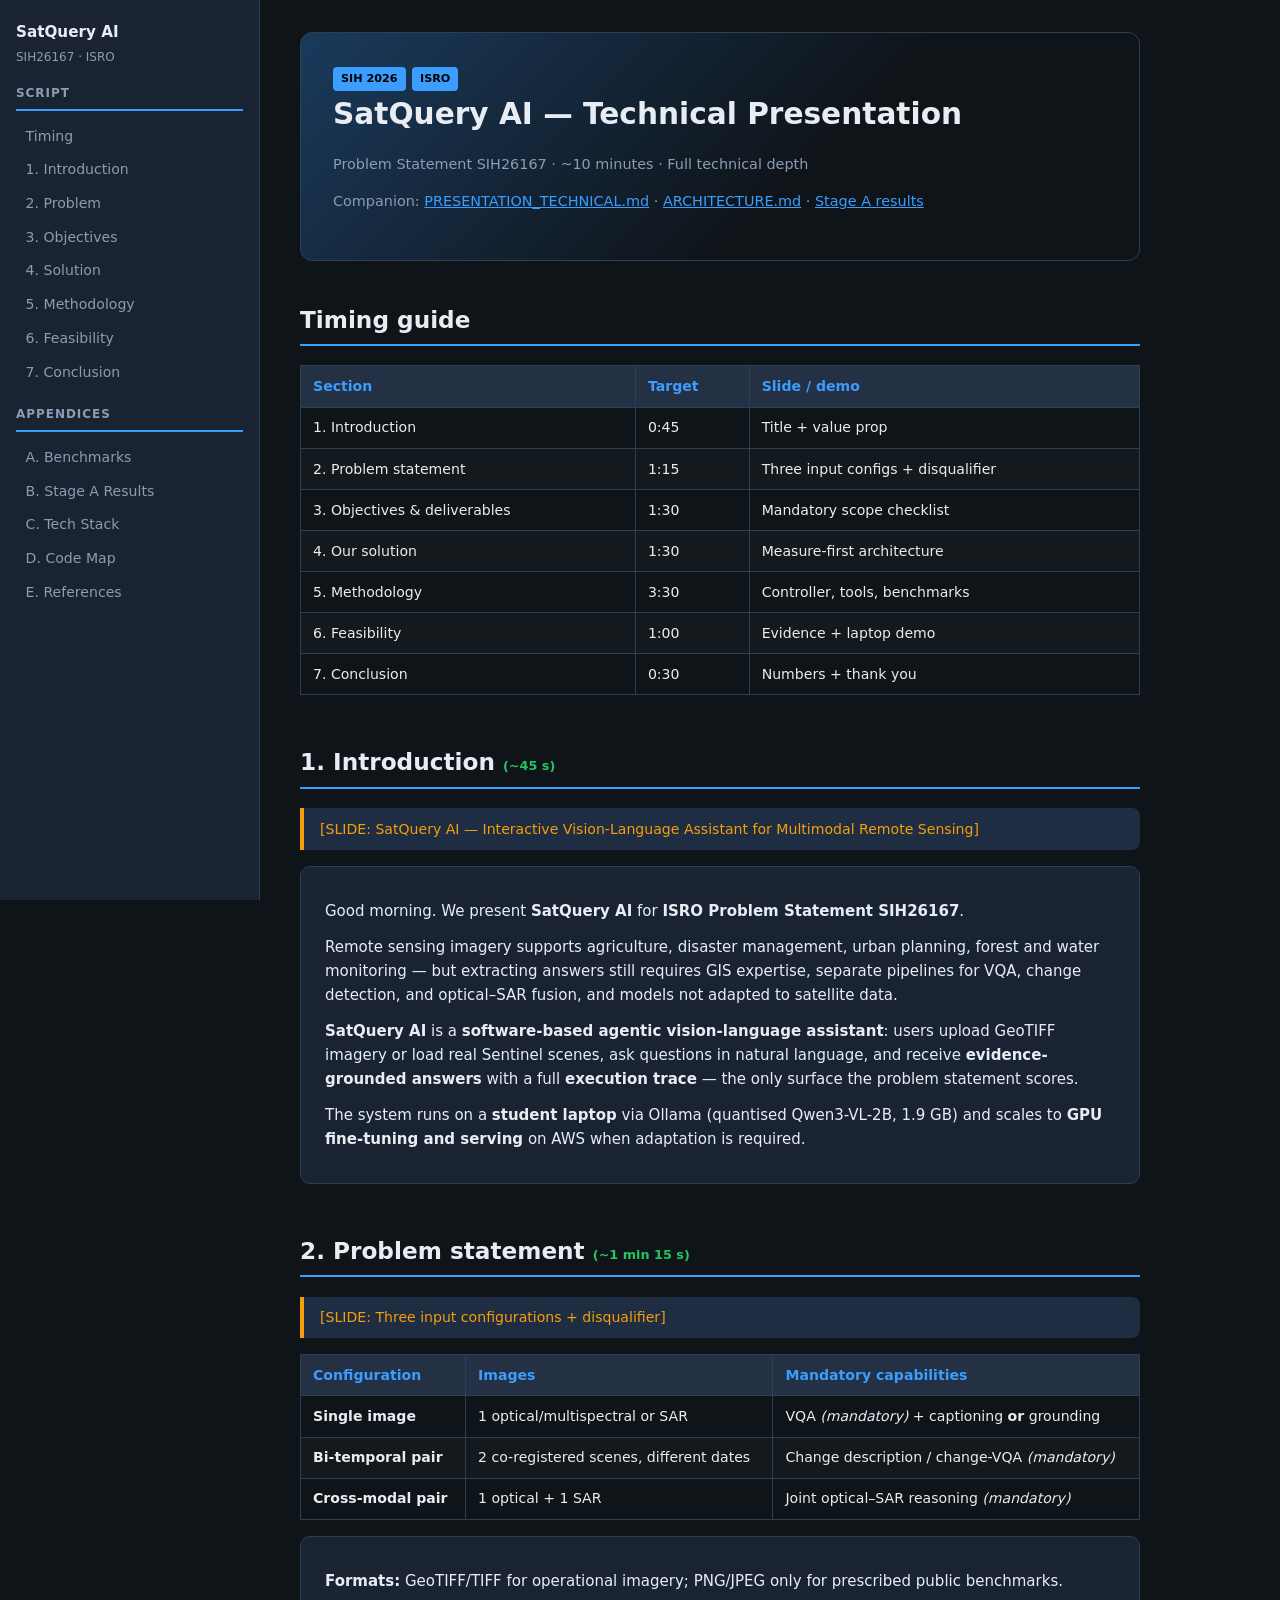
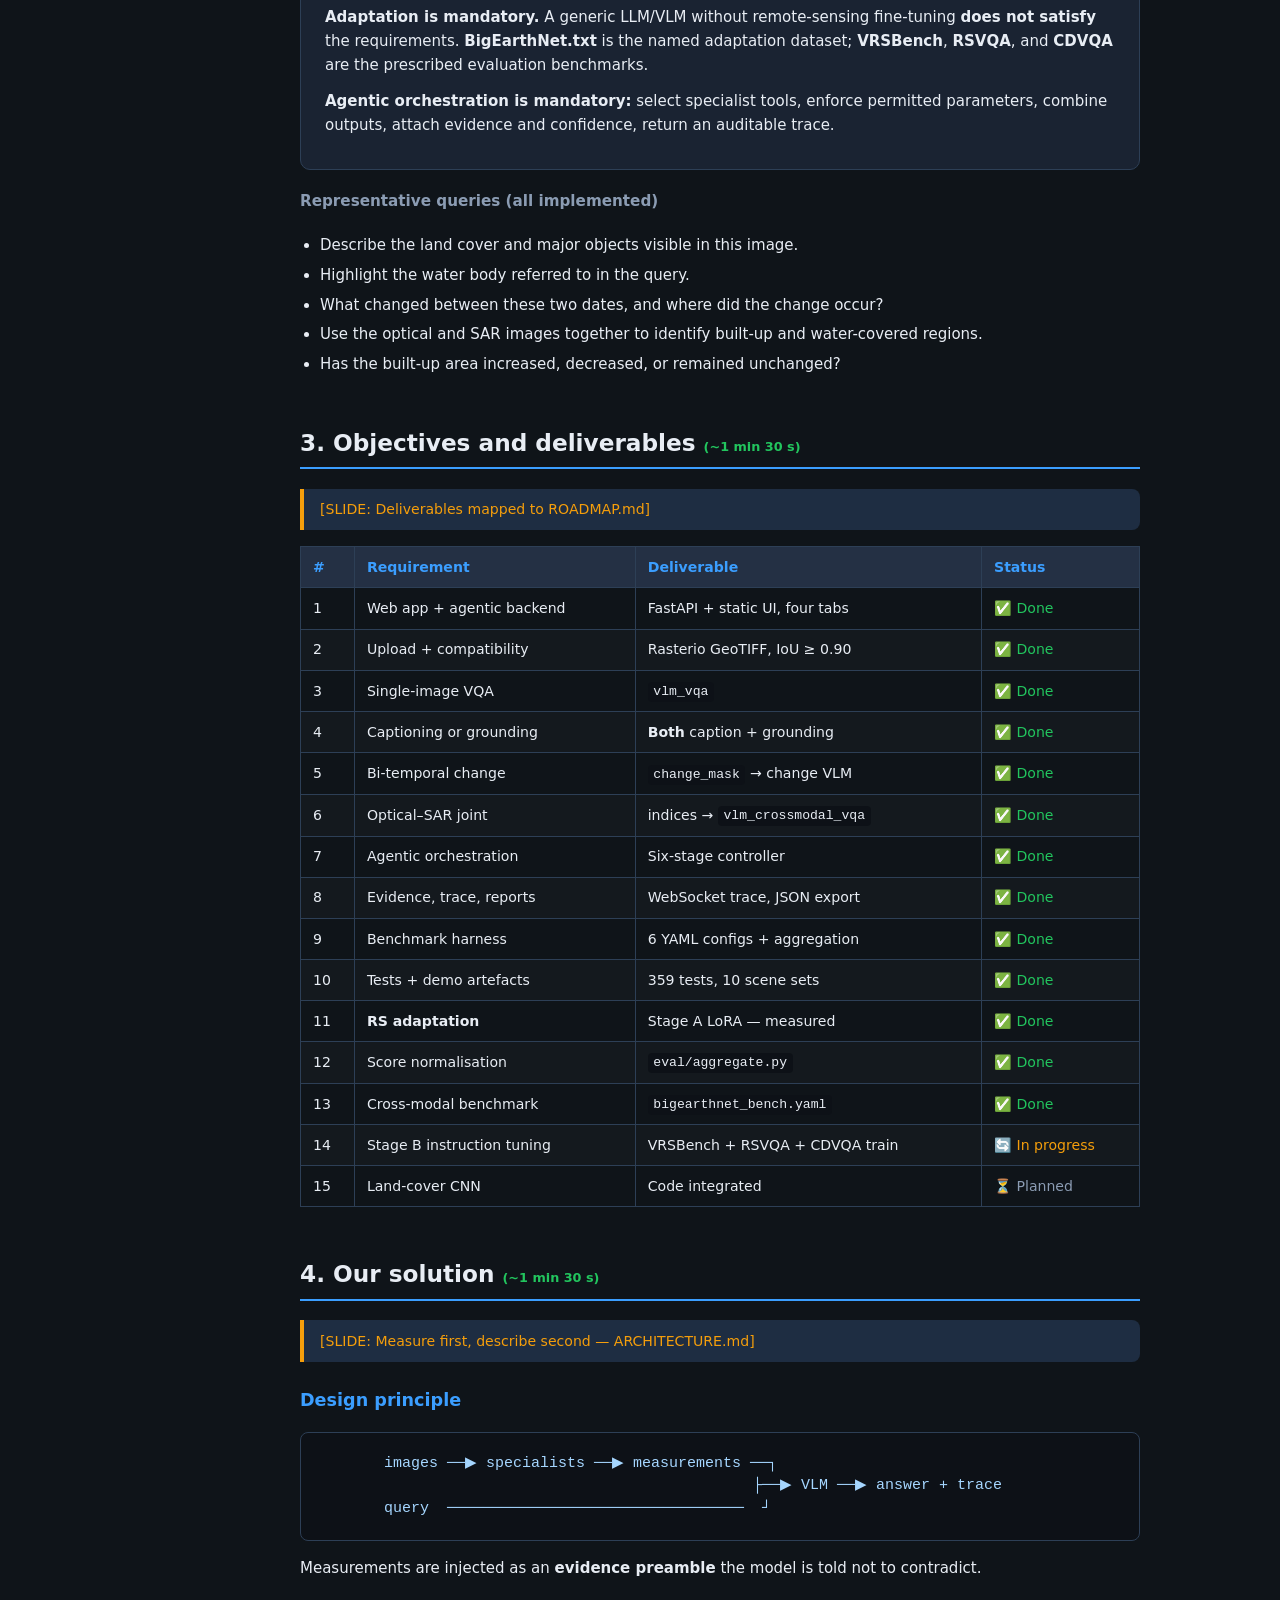
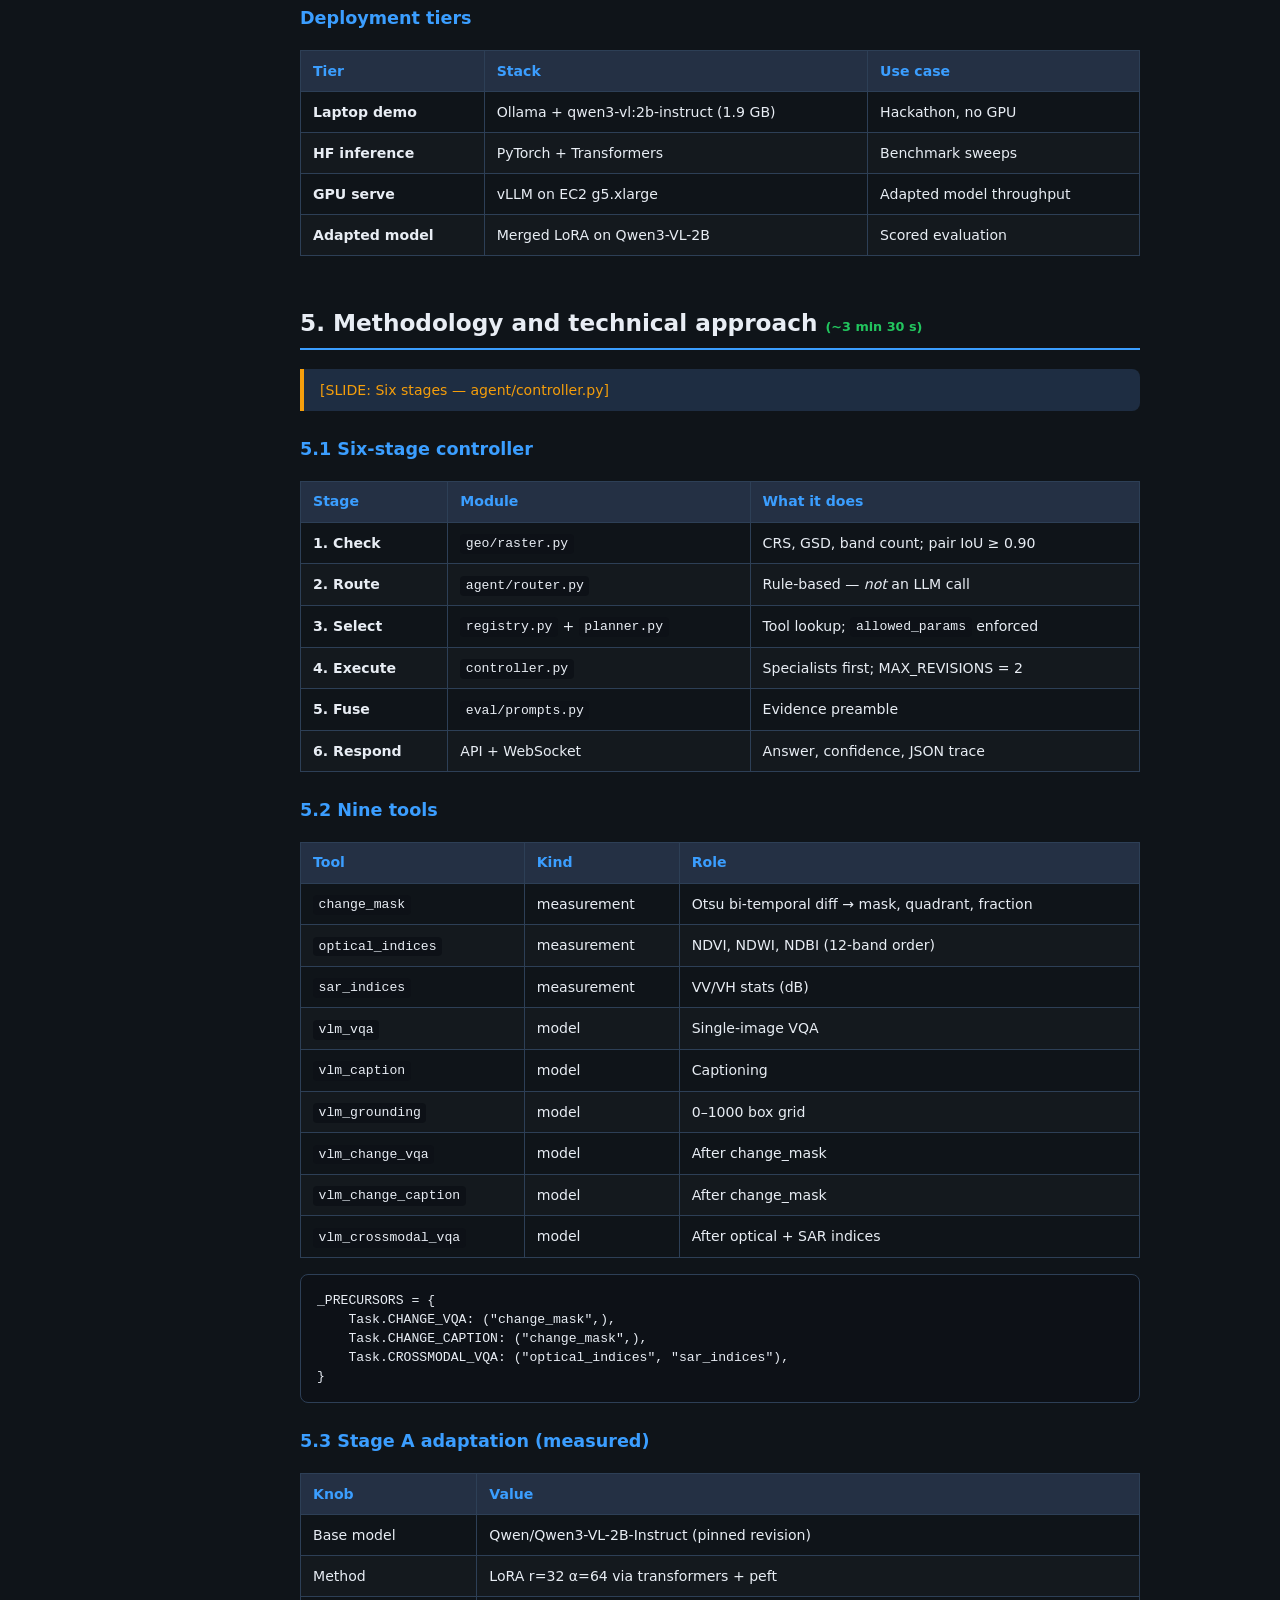
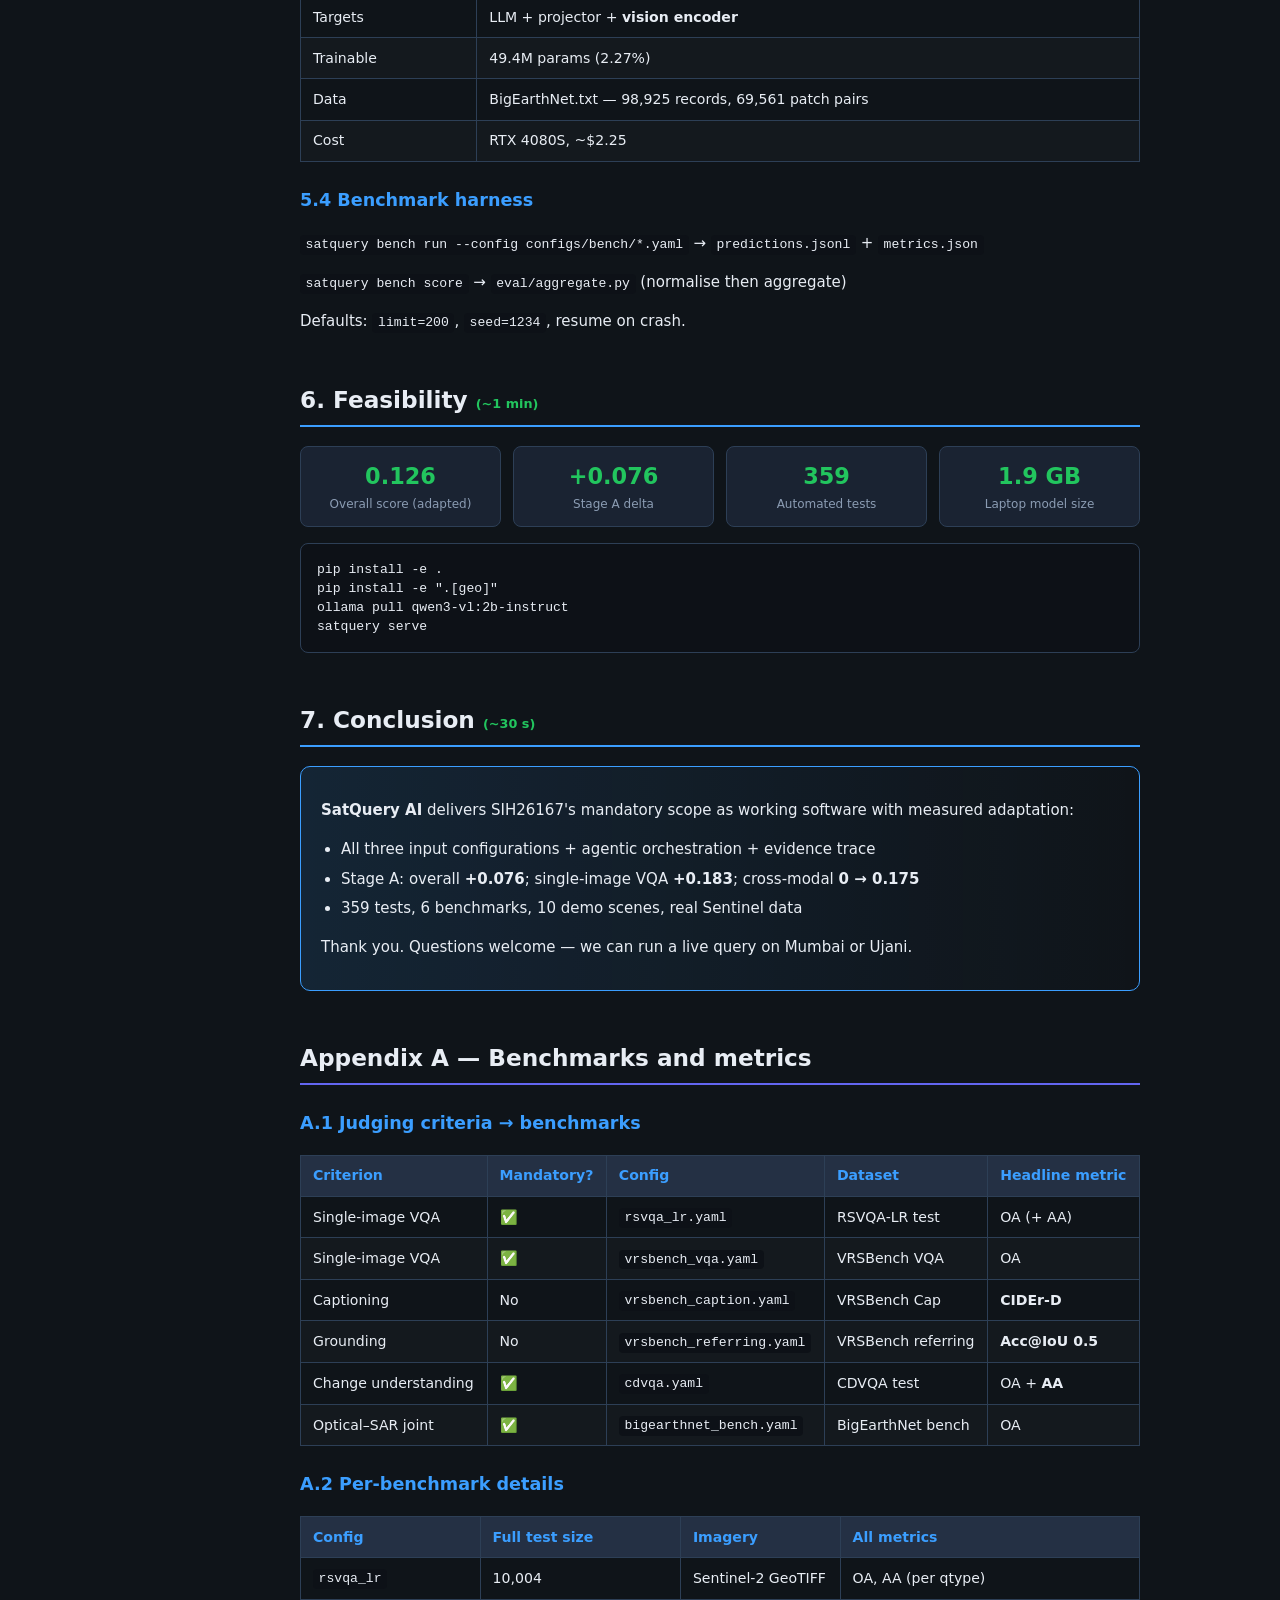
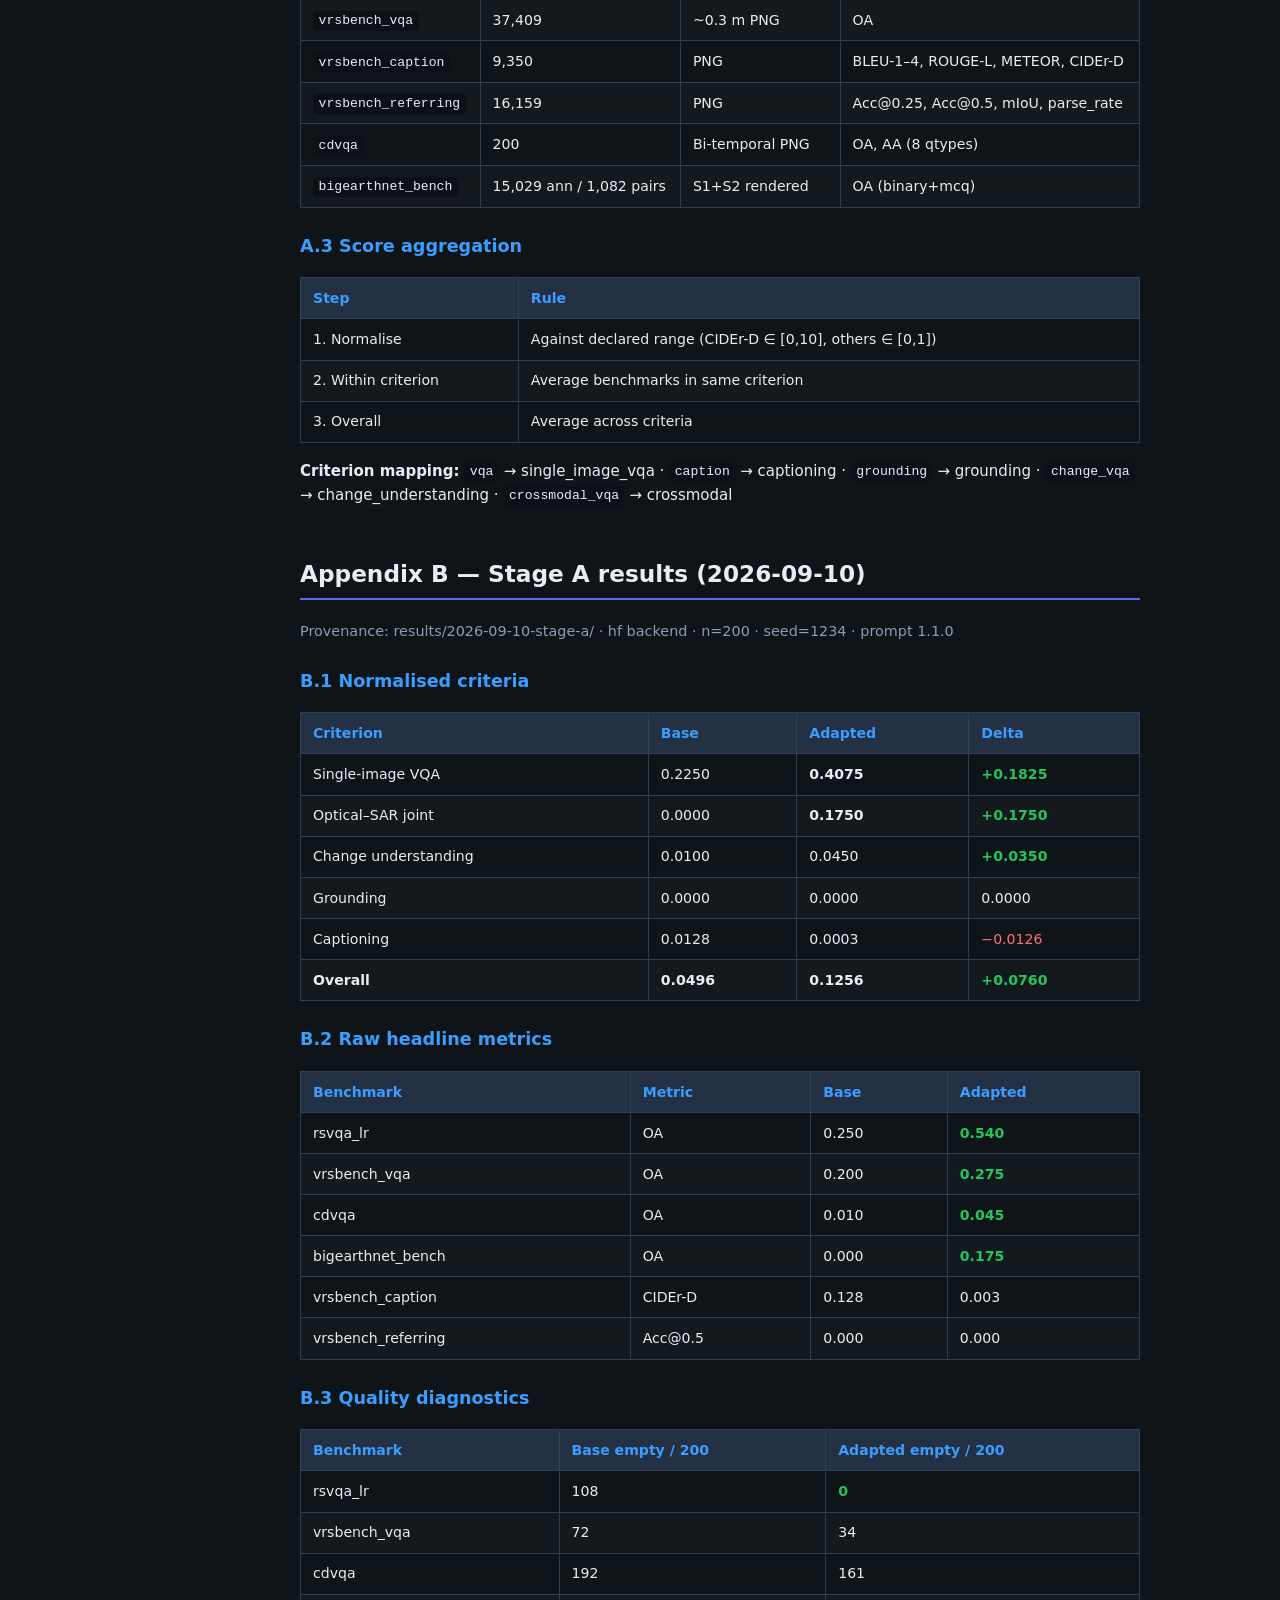
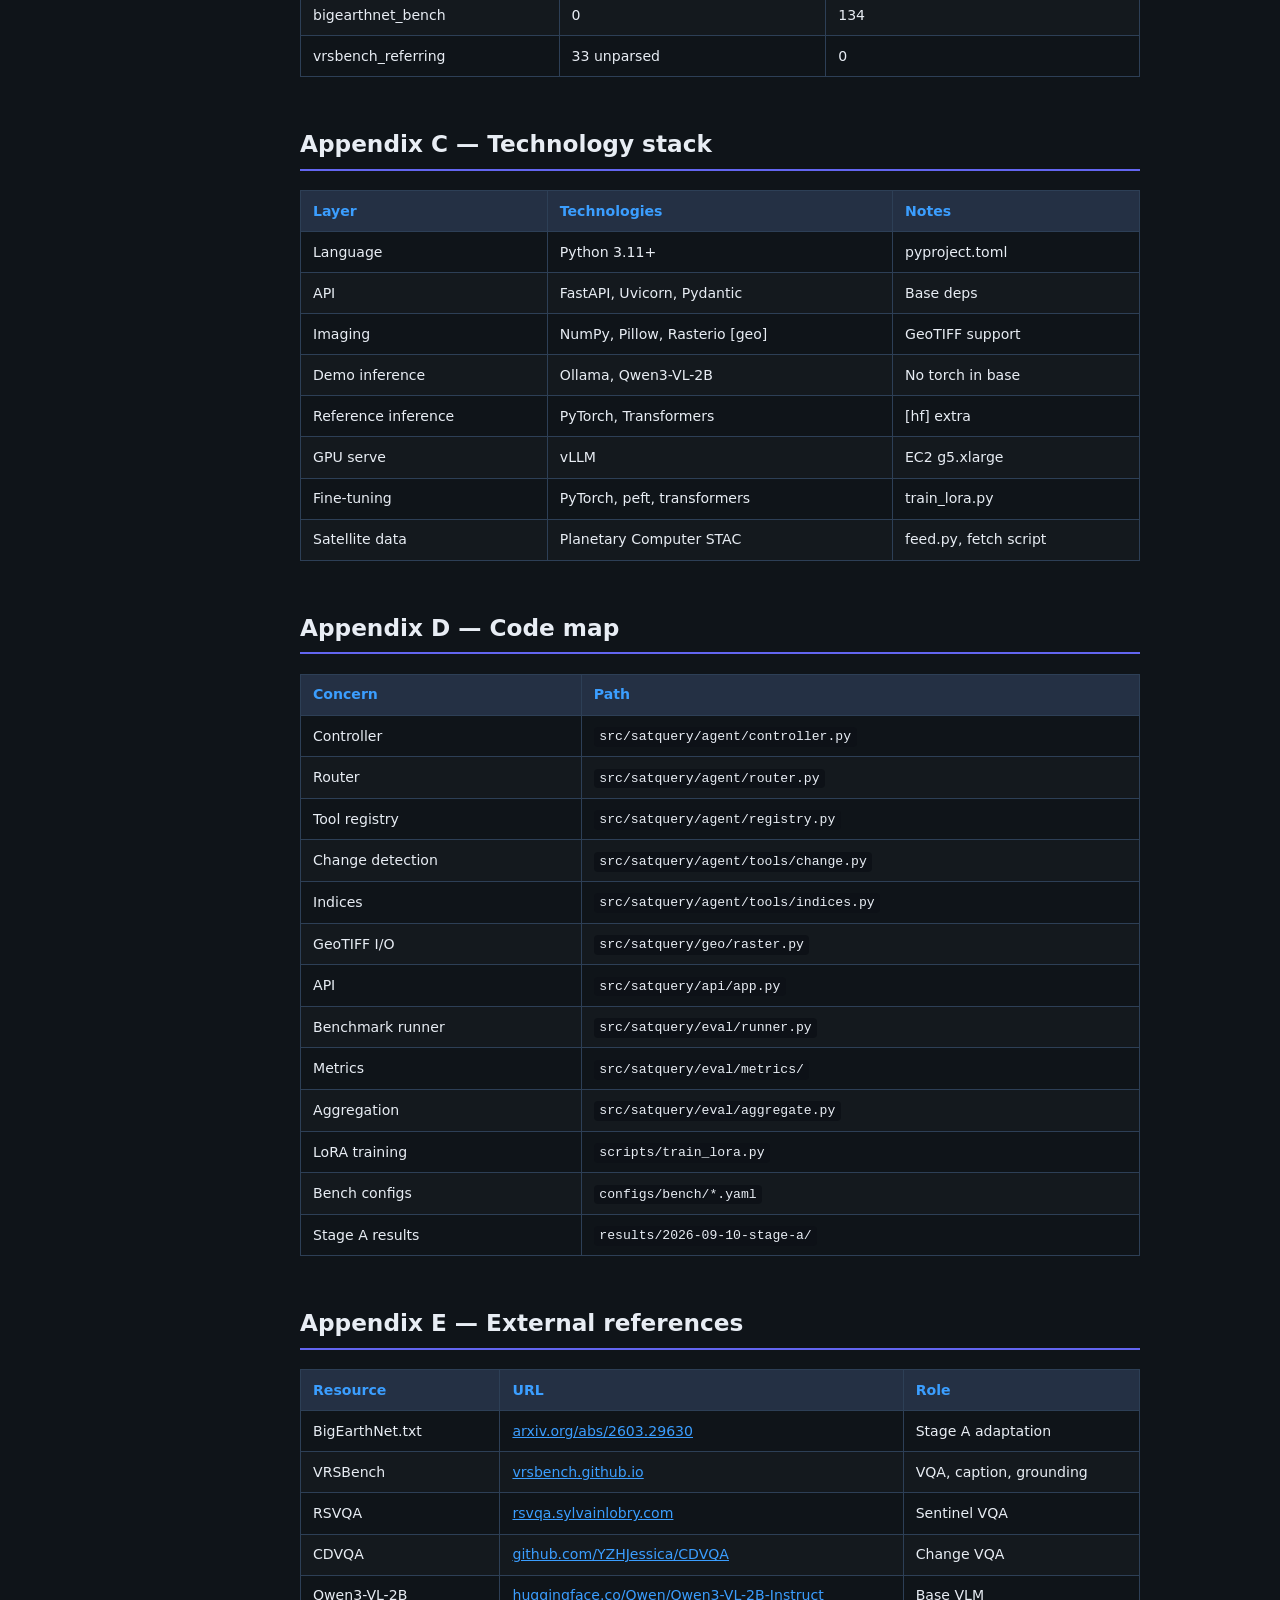
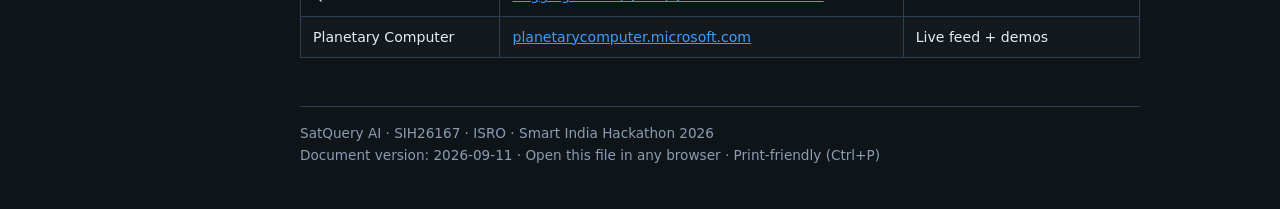
==== docs/PRESENTATION_TECHNICAL.html @ 3192038d "docs: correct the technical script against what was actually built Validated every technical claim i" ====
<!DOCTYPE html>
<html lang="en">
<head>
  <meta charset="UTF-8" />
  <meta name="viewport" content="width=device-width, initial-scale=1.0" />
  <title>SatQuery AI — Technical Presentation | SIH26167</title>
  <style>
    :root {
      --bg: #0f1419;
      --surface: #1a2332;
      --surface2: #243044;
      --text: #e8edf4;
      --muted: #8b9cb3;
      --accent: #3b9eff;
      --accent2: #22c55e;
      --warn: #f59e0b;
      --border: #2d3f56;
      --code-bg: #0d1117;
      --slide: #1e2d42;
    }
    * { box-sizing: border-box; }
    html { scroll-behavior: smooth; }
    body {
      margin: 0;
      font-family: "Segoe UI", system-ui, -apple-system, sans-serif;
      background: var(--bg);
      color: var(--text);
      line-height: 1.6;
      font-size: 15px;
    }
    .layout {
      display: grid;
      grid-template-columns: 260px 1fr;
      min-height: 100vh;
    }
    nav {
      position: sticky;
      top: 0;
      height: 100vh;
      overflow-y: auto;
      background: var(--surface);
      border-right: 1px solid var(--border);
      padding: 1.25rem 1rem;
    }
    nav h2 {
      font-size: 0.75rem;
      text-transform: uppercase;
      letter-spacing: 0.08em;
      color: var(--muted);
      margin: 1rem 0 0.5rem;
    }
    nav a {
      display: block;
      color: var(--muted);
      text-decoration: none;
      padding: 0.35rem 0.6rem;
      border-radius: 6px;
      font-size: 0.88rem;
    }
    nav a:hover, nav a.active { color: var(--accent); background: var(--surface2); }
    main {
      max-width: 920px;
      padding: 2rem 2.5rem 4rem;
    }
    header.hero {
      background: linear-gradient(135deg, #1a3a5c 0%, #0f1419 60%);
      border: 1px solid var(--border);
      border-radius: 12px;
      padding: 2rem;
      margin-bottom: 2.5rem;
    }
    header.hero h1 {
      margin: 0 0 0.5rem;
      font-size: 1.85rem;
      font-weight: 700;
    }
    .meta { color: var(--muted); font-size: 0.9rem; }
    .badge {
      display: inline-block;
      background: var(--accent);
      color: #000;
      font-size: 0.7rem;
      font-weight: 700;
      padding: 0.2rem 0.5rem;
      border-radius: 4px;
      margin-right: 0.4rem;
    }
    section {
      margin-bottom: 3rem;
      scroll-margin-top: 1rem;
    }
    h2 {
      font-size: 1.45rem;
      border-bottom: 2px solid var(--accent);
      padding-bottom: 0.4rem;
      margin-top: 0;
    }
    h3 { font-size: 1.1rem; color: var(--accent); margin-top: 1.5rem; }
    h4 { font-size: 0.95rem; color: var(--muted); margin-top: 1.2rem; }
    .slide-cue {
      background: var(--slide);
      border-left: 4px solid var(--warn);
      padding: 0.6rem 1rem;
      margin: 1rem 0;
      font-size: 0.88rem;
      color: var(--warn);
      border-radius: 0 8px 8px 0;
    }
    .script {
      background: var(--surface);
      border: 1px solid var(--border);
      border-radius: 10px;
      padding: 1.25rem 1.5rem;
      margin: 1rem 0;
    }
    .script p { margin: 0.75rem 0; }
    .timing {
      font-size: 0.8rem;
      color: var(--accent2);
      font-weight: 600;
      margin-bottom: 0.5rem;
    }
    table {
      width: 100%;
      border-collapse: collapse;
      margin: 1rem 0;
      font-size: 0.88rem;
    }
    th, td {
      border: 1px solid var(--border);
      padding: 0.55rem 0.75rem;
      text-align: left;
    }
    th { background: var(--surface2); color: var(--accent); font-weight: 600; }
    tr:nth-child(even) td { background: rgba(255,255,255,0.02); }
    .ok { color: var(--accent2); }
    .progress { color: var(--warn); }
    .planned { color: var(--muted); }
    .delta-pos { color: var(--accent2); font-weight: 600; }
    .delta-neg { color: #f87171; }
    pre, code {
      font-family: "Cascadia Code", "Consolas", monospace;
      font-size: 0.82rem;
    }
    pre {
      background: var(--code-bg);
      border: 1px solid var(--border);
      border-radius: 8px;
      padding: 1rem;
      overflow-x: auto;
      line-height: 1.45;
    }
    code { background: var(--code-bg); padding: 0.15rem 0.35rem; border-radius: 4px; }
    pre code { background: none; padding: 0; }
    .diagram {
      background: var(--code-bg);
      border: 1px solid var(--border);
      border-radius: 8px;
      padding: 1.25rem;
      font-family: monospace;
      white-space: pre;
      line-height: 1.5;
      color: #a5d6ff;
    }
    ul { padding-left: 1.25rem; }
    li { margin: 0.35rem 0; }
    a { color: var(--accent); }
    .appendix h2 { border-color: #6366f1; }
    .highlight-box {
      background: linear-gradient(90deg, rgba(59,158,255,0.12), transparent);
      border: 1px solid var(--accent);
      border-radius: 10px;
      padding: 1rem 1.25rem;
      margin: 1rem 0;
    }
    .stat-grid {
      display: grid;
      grid-template-columns: repeat(auto-fit, minmax(140px, 1fr));
      gap: 0.75rem;
      margin: 1rem 0;
    }
    .stat {
      background: var(--surface);
      border: 1px solid var(--border);
      border-radius: 8px;
      padding: 0.75rem;
      text-align: center;
    }
    .stat .val { font-size: 1.4rem; font-weight: 700; color: var(--accent2); }
    .stat .lbl { font-size: 0.75rem; color: var(--muted); }
    footer {
      margin-top: 3rem;
      padding-top: 1rem;
      border-top: 1px solid var(--border);
      color: var(--muted);
      font-size: 0.85rem;
    }
    @media print {
      nav { display: none; }
      .layout { display: block; }
      body { background: #fff; color: #000; }
      section { page-break-inside: avoid; }
    }
    @media (max-width: 800px) {
      .layout { grid-template-columns: 1fr; }
      nav { position: relative; height: auto; }
      main { padding: 1rem; }
    }
  </style>
</head>
<body>
<div class="layout">
  <nav>
    <strong style="color:var(--text);font-size:0.95rem;">SatQuery AI</strong>
    <p style="font-size:0.75rem;color:var(--muted);margin:0.25rem 0 1rem;">SIH26167 · ISRO</p>
    <h2>Script</h2>
    <a href="#timing">Timing</a>
    <a href="#s1">1. Introduction</a>
    <a href="#s2">2. Problem</a>
    <a href="#s3">3. Objectives</a>
    <a href="#s4">4. Solution</a>
    <a href="#s5">5. Methodology</a>
    <a href="#s6">6. Feasibility</a>
    <a href="#s7">7. Conclusion</a>
    <h2>Appendices</h2>
    <a href="#appendix-a">A. Benchmarks</a>
    <a href="#appendix-b">B. Stage A Results</a>
    <a href="#appendix-c">C. Tech Stack</a>
    <a href="#appendix-d">D. Code Map</a>
    <a href="#appendix-e">E. References</a>
  </nav>

  <main>
    <header class="hero">
      <span class="badge">SIH 2026</span><span class="badge">ISRO</span>
      <h1>SatQuery AI — Technical Presentation</h1>
      <p class="meta">Problem Statement SIH26167 · ~10 minutes · Full technical depth</p>
      <p class="meta">Companion: <a href="PRESENTATION_TECHNICAL.md">PRESENTATION_TECHNICAL.md</a> ·
        <a href="ARCHITECTURE.md">ARCHITECTURE.md</a> ·
        <a href="../results/2026-09-10-stage-a/">Stage A results</a></p>
    </header>

    <section id="timing">
      <h2>Timing guide</h2>
      <table>
        <thead><tr><th>Section</th><th>Target</th><th>Slide / demo</th></tr></thead>
        <tbody>
          <tr><td>1. Introduction</td><td>0:45</td><td>Title + value prop</td></tr>
          <tr><td>2. Problem statement</td><td>1:15</td><td>Three input configs + disqualifier</td></tr>
          <tr><td>3. Objectives & deliverables</td><td>1:30</td><td>Mandatory scope checklist</td></tr>
          <tr><td>4. Our solution</td><td>1:30</td><td>Measure-first architecture</td></tr>
          <tr><td>5. Methodology</td><td>3:30</td><td>Controller, tools, benchmarks</td></tr>
          <tr><td>6. Feasibility</td><td>1:00</td><td>Evidence + laptop demo</td></tr>
          <tr><td>7. Conclusion</td><td>0:30</td><td>Numbers + thank you</td></tr>
        </tbody>
      </table>
    </section>

    <section id="s1">
      <h2>1. Introduction <span class="timing">(~45 s)</span></h2>
      <div class="slide-cue">[SLIDE: SatQuery AI — Interactive Vision-Language Assistant for Multimodal Remote Sensing]</div>
      <div class="script">
        <p>Good morning. We present <strong>SatQuery AI</strong> for <strong>ISRO Problem Statement SIH26167</strong>.</p>
        <p>Remote sensing imagery supports agriculture, disaster management, urban planning, forest and water monitoring — but extracting answers still requires GIS expertise, separate pipelines for VQA, change detection, and optical–SAR fusion, and models not adapted to satellite data.</p>
        <p><strong>SatQuery AI</strong> is a <strong>software-based agentic vision-language assistant</strong>: users upload GeoTIFF imagery or load real Sentinel scenes, ask questions in natural language, and receive <strong>evidence-grounded answers</strong> with a full <strong>execution trace</strong> — the only surface the problem statement scores.</p>
        <p>The system runs on a <strong>student laptop</strong> via Ollama (quantised Qwen3-VL-2B, 1.9 GB) and scales to <strong>GPU fine-tuning and serving</strong> on AWS when adaptation is required.</p>
      </div>
    </section>

    <section id="s2">
      <h2>2. Problem statement <span class="timing">(~1 min 15 s)</span></h2>
      <div class="slide-cue">[SLIDE: Three input configurations + disqualifier]</div>
      <table>
        <thead><tr><th>Configuration</th><th>Images</th><th>Mandatory capabilities</th></tr></thead>
        <tbody>
          <tr><td><strong>Single image</strong></td><td>1 optical/multispectral or SAR</td><td>VQA <em>(mandatory)</em> + captioning <strong>or</strong> grounding</td></tr>
          <tr><td><strong>Bi-temporal pair</strong></td><td>2 co-registered scenes, different dates</td><td>Change description / change-VQA <em>(mandatory)</em></td></tr>
          <tr><td><strong>Cross-modal pair</strong></td><td>1 optical + 1 SAR</td><td>Joint optical–SAR reasoning <em>(mandatory)</em></td></tr>
        </tbody>
      </table>
      <div class="script">
        <p><strong>Formats:</strong> GeoTIFF/TIFF for operational imagery; PNG/JPEG only for prescribed public benchmarks.</p>
        <p><strong>Adaptation is mandatory.</strong> A generic LLM/VLM without remote-sensing fine-tuning <strong>does not satisfy</strong> the requirements. <strong>BigEarthNet.txt</strong> is the named adaptation dataset; <strong>VRSBench</strong>, <strong>RSVQA</strong>, and <strong>CDVQA</strong> are the prescribed evaluation benchmarks.</p>
        <p><strong>Agentic orchestration is mandatory:</strong> select specialist tools, enforce permitted parameters, combine outputs, attach evidence and confidence, return an auditable trace.</p>
      </div>
      <h4>Representative queries (all implemented)</h4>
      <ul>
        <li>Describe the land cover and major objects visible in this image.</li>
        <li>Highlight the water body referred to in the query.</li>
        <li>What changed between these two dates, and where did the change occur?</li>
        <li>Use the optical and SAR images together to identify built-up and water-covered regions.</li>
        <li>Has the built-up area increased, decreased, or remained unchanged?</li>
      </ul>
    </section>

    <section id="s3">
      <h2>3. Objectives and deliverables <span class="timing">(~1 min 30 s)</span></h2>
      <div class="slide-cue">[SLIDE: Deliverables mapped to ROADMAP.md]</div>
      <table>
        <thead><tr><th>#</th><th>Requirement</th><th>Deliverable</th><th>Status</th></tr></thead>
        <tbody>
          <tr><td>1</td><td>Web app + agentic backend</td><td>FastAPI + static UI, four tabs</td><td class="ok">✅ Done</td></tr>
          <tr><td>2</td><td>Upload + compatibility</td><td>Rasterio GeoTIFF, IoU ≥ 0.90</td><td class="ok">✅ Done</td></tr>
          <tr><td>3</td><td>Single-image VQA</td><td><code>vlm_vqa</code></td><td class="ok">✅ Done</td></tr>
          <tr><td>4</td><td>Captioning or grounding</td><td><strong>Both</strong> caption + grounding</td><td class="ok">✅ Done</td></tr>
          <tr><td>5</td><td>Bi-temporal change</td><td><code>change_mask</code> → change VLM</td><td class="ok">✅ Done</td></tr>
          <tr><td>6</td><td>Optical–SAR joint</td><td>indices → <code>vlm_crossmodal_vqa</code></td><td class="ok">✅ Done</td></tr>
          <tr><td>7</td><td>Agentic orchestration</td><td>Six-stage controller</td><td class="ok">✅ Done</td></tr>
          <tr><td>8</td><td>Evidence, trace, reports</td><td>WebSocket trace, JSON export</td><td class="ok">✅ Done</td></tr>
          <tr><td>9</td><td>Benchmark harness</td><td>6 YAML configs + aggregation</td><td class="ok">✅ Done</td></tr>
          <tr><td>10</td><td>Tests + demo artefacts</td><td>359 tests, 10 scene sets</td><td class="ok">✅ Done</td></tr>
          <tr><td>11</td><td><strong>RS adaptation</strong></td><td>Stage A LoRA — measured</td><td class="ok">✅ Done</td></tr>
          <tr><td>12</td><td>Score normalisation</td><td><code>eval/aggregate.py</code></td><td class="ok">✅ Done</td></tr>
          <tr><td>13</td><td>Cross-modal benchmark</td><td><code>bigearthnet_bench.yaml</code></td><td class="ok">✅ Done</td></tr>
          <tr><td>14</td><td>Stage B instruction tuning</td><td>VRSBench + RSVQA + CDVQA train</td><td class="progress">🔄 In progress</td></tr>
          <tr><td>15</td><td>Land-cover CNN</td><td>Code integrated</td><td class="planned">⏳ Planned</td></tr>
        </tbody>
      </table>
    </section>

    <section id="s4">
      <h2>4. Our solution <span class="timing">(~1 min 30 s)</span></h2>
      <div class="slide-cue">[SLIDE: Measure first, describe second — ARCHITECTURE.md]</div>
      <h3>Design principle</h3>
      <div class="diagram">       images ──▶ specialists ──▶ measurements ──┐
                                                ├──▶ VLM ──▶ answer + trace
       query  ─────────────────────────────────  ┘</div>
      <p>Measurements are injected as an <strong>evidence preamble</strong> the model is told not to contradict.</p>
      <h3>Deployment tiers</h3>
      <table>
        <thead><tr><th>Tier</th><th>Stack</th><th>Use case</th></tr></thead>
        <tbody>
          <tr><td><strong>Laptop demo</strong></td><td>Ollama + qwen3-vl:2b-instruct (1.9 GB)</td><td>Hackathon, no GPU</td></tr>
          <tr><td><strong>HF inference</strong></td><td>PyTorch + Transformers</td><td>Benchmark sweeps</td></tr>
          <tr><td><strong>GPU serve</strong></td><td>vLLM on EC2 g5.xlarge</td><td>Adapted model throughput</td></tr>
          <tr><td><strong>Adapted model</strong></td><td>Merged LoRA on Qwen3-VL-2B</td><td>Scored evaluation</td></tr>
        </tbody>
      </table>
    </section>

    <section id="s5">
      <h2>5. Methodology and technical approach <span class="timing">(~3 min 30 s)</span></h2>
      <div class="slide-cue">[SLIDE: Six stages — agent/controller.py]</div>

      <h3>5.1 Six-stage controller</h3>
      <table>
        <thead><tr><th>Stage</th><th>Module</th><th>What it does</th></tr></thead>
        <tbody>
          <tr><td><strong>1. Check</strong></td><td><code>geo/raster.py</code></td><td>CRS, GSD, band count; pair IoU ≥ 0.90</td></tr>
          <tr><td><strong>2. Route</strong></td><td><code>agent/router.py</code></td><td>Rule-based — <em>not</em> an LLM call</td></tr>
          <tr><td><strong>3. Select</strong></td><td><code>registry.py</code> + <code>planner.py</code></td><td>Tool lookup; <code>allowed_params</code> enforced</td></tr>
          <tr><td><strong>4. Execute</strong></td><td><code>controller.py</code></td><td>Specialists first; MAX_REVISIONS = 2</td></tr>
          <tr><td><strong>5. Fuse</strong></td><td><code>eval/prompts.py</code></td><td>Evidence preamble</td></tr>
          <tr><td><strong>6. Respond</strong></td><td>API + WebSocket</td><td>Answer, confidence, JSON trace</td></tr>
        </tbody>
      </table>

      <h3>5.2 Nine tools</h3>
      <table>
        <thead><tr><th>Tool</th><th>Kind</th><th>Role</th></tr></thead>
        <tbody>
          <tr><td><code>change_mask</code></td><td>measurement</td><td>Otsu bi-temporal diff → mask, quadrant, fraction</td></tr>
          <tr><td><code>optical_indices</code></td><td>measurement</td><td>NDVI, NDWI, NDBI (12-band order)</td></tr>
          <tr><td><code>sar_indices</code></td><td>measurement</td><td>VV/VH stats (dB)</td></tr>
          <tr><td><code>vlm_vqa</code></td><td>model</td><td>Single-image VQA</td></tr>
          <tr><td><code>vlm_caption</code></td><td>model</td><td>Captioning</td></tr>
          <tr><td><code>vlm_grounding</code></td><td>model</td><td>0–1000 box grid</td></tr>
          <tr><td><code>vlm_change_vqa</code></td><td>model</td><td>After change_mask</td></tr>
          <tr><td><code>vlm_change_caption</code></td><td>model</td><td>After change_mask</td></tr>
          <tr><td><code>vlm_crossmodal_vqa</code></td><td>model</td><td>After optical + SAR indices</td></tr>
        </tbody>
      </table>

      <pre><code>_PRECURSORS = {
    Task.CHANGE_VQA: ("change_mask",),
    Task.CHANGE_CAPTION: ("change_mask",),
    Task.CROSSMODAL_VQA: ("optical_indices", "sar_indices"),
}</code></pre>

      <h3>5.3 Stage A adaptation (measured)</h3>
      <table>
        <thead><tr><th>Knob</th><th>Value</th></tr></thead>
        <tbody>
          <tr><td>Base model</td><td>Qwen/Qwen3-VL-2B-Instruct (pinned revision)</td></tr>
          <tr><td>Method</td><td>LoRA r=32 α=64 via transformers + peft</td></tr>
          <tr><td>Targets</td><td>LLM + projector + <strong>vision encoder</strong></td></tr>
          <tr><td>Trainable</td><td>49.4M params (2.27%)</td></tr>
          <tr><td>Data</td><td>BigEarthNet.txt — 98,925 records, 69,561 patch pairs</td></tr>
          <tr><td>Cost</td><td>RTX 4080S, ~$2.25</td></tr>
        </tbody>
      </table>

      <h3>5.4 Benchmark harness</h3>
      <p><code>satquery bench run --config configs/bench/*.yaml</code> → <code>predictions.jsonl</code> + <code>metrics.json</code></p>
      <p><code>satquery bench score</code> → <code>eval/aggregate.py</code> (normalise then aggregate)</p>
      <p>Defaults: <code>limit=200</code>, <code>seed=1234</code>, resume on crash.</p>
    </section>

    <section id="s6">
      <h2>6. Feasibility <span class="timing">(~1 min)</span></h2>
      <div class="stat-grid">
        <div class="stat"><div class="val">0.126</div><div class="lbl">Overall score (adapted)</div></div>
        <div class="stat"><div class="val">+0.076</div><div class="lbl">Stage A delta</div></div>
        <div class="stat"><div class="val">359</div><div class="lbl">Automated tests</div></div>
        <div class="stat"><div class="val">1.9 GB</div><div class="lbl">Laptop model size</div></div>
      </div>
      <pre><code>pip install -e .
pip install -e ".[geo]"
ollama pull qwen3-vl:2b-instruct
satquery serve</code></pre>
    </section>

    <section id="s7">
      <h2>7. Conclusion <span class="timing">(~30 s)</span></h2>
      <div class="highlight-box">
        <p><strong>SatQuery AI</strong> delivers SIH26167's mandatory scope as working software with measured adaptation:</p>
        <ul>
          <li>All three input configurations + agentic orchestration + evidence trace</li>
          <li>Stage A: overall <strong>+0.076</strong>; single-image VQA <strong>+0.183</strong>; cross-modal <strong>0 → 0.175</strong></li>
          <li>359 tests, 6 benchmarks, 10 demo scenes, real Sentinel data</li>
        </ul>
        <p>Thank you. Questions welcome — we can run a live query on Mumbai or Ujani.</p>
      </div>
    </section>

    <!-- APPENDICES -->
    <section id="appendix-a" class="appendix">
      <h2>Appendix A — Benchmarks and metrics</h2>
      <h3>A.1 Judging criteria → benchmarks</h3>
      <table>
        <thead>
          <tr><th>Criterion</th><th>Mandatory?</th><th>Config</th><th>Dataset</th><th>Headline metric</th></tr>
        </thead>
        <tbody>
          <tr><td>Single-image VQA</td><td class="ok">✅</td><td><code>rsvqa_lr.yaml</code></td><td>RSVQA-LR test</td><td>OA (+ AA)</td></tr>
          <tr><td>Single-image VQA</td><td class="ok">✅</td><td><code>vrsbench_vqa.yaml</code></td><td>VRSBench VQA</td><td>OA</td></tr>
          <tr><td>Captioning</td><td>No</td><td><code>vrsbench_caption.yaml</code></td><td>VRSBench Cap</td><td><strong>CIDEr-D</strong></td></tr>
          <tr><td>Grounding</td><td>No</td><td><code>vrsbench_referring.yaml</code></td><td>VRSBench referring</td><td><strong>Acc@IoU 0.5</strong></td></tr>
          <tr><td>Change understanding</td><td class="ok">✅</td><td><code>cdvqa.yaml</code></td><td>CDVQA test</td><td>OA + <strong>AA</strong></td></tr>
          <tr><td>Optical–SAR joint</td><td class="ok">✅</td><td><code>bigearthnet_bench.yaml</code></td><td>BigEarthNet bench</td><td>OA</td></tr>
        </tbody>
      </table>

      <h3>A.2 Per-benchmark details</h3>
      <table>
        <thead><tr><th>Config</th><th>Full test size</th><th>Imagery</th><th>All metrics</th></tr></thead>
        <tbody>
          <tr><td><code>rsvqa_lr</code></td><td>10,004</td><td>Sentinel-2 GeoTIFF</td><td>OA, AA (per qtype)</td></tr>
          <tr><td><code>vrsbench_vqa</code></td><td>37,409</td><td>~0.3 m PNG</td><td>OA</td></tr>
          <tr><td><code>vrsbench_caption</code></td><td>9,350</td><td>PNG</td><td>BLEU-1–4, ROUGE-L, METEOR, CIDEr-D</td></tr>
          <tr><td><code>vrsbench_referring</code></td><td>16,159</td><td>PNG</td><td>Acc@0.25, Acc@0.5, mIoU, parse_rate</td></tr>
          <tr><td><code>cdvqa</code></td><td>200</td><td>Bi-temporal PNG</td><td>OA, AA (8 qtypes)</td></tr>
          <tr><td><code>bigearthnet_bench</code></td><td>15,029 ann / 1,082 pairs</td><td>S1+S2 rendered</td><td>OA (binary+mcq)</td></tr>
        </tbody>
      </table>

      <h3>A.3 Score aggregation</h3>
      <table>
        <thead><tr><th>Step</th><th>Rule</th></tr></thead>
        <tbody>
          <tr><td>1. Normalise</td><td>Against declared range (CIDEr-D ∈ [0,10], others ∈ [0,1])</td></tr>
          <tr><td>2. Within criterion</td><td>Average benchmarks in same criterion</td></tr>
          <tr><td>3. Overall</td><td>Average across criteria</td></tr>
        </tbody>
      </table>
      <p><strong>Criterion mapping:</strong> <code>vqa</code> → single_image_vqa · <code>caption</code> → captioning · <code>grounding</code> → grounding · <code>change_vqa</code> → change_understanding · <code>crossmodal_vqa</code> → crossmodal</p>
    </section>

    <section id="appendix-b" class="appendix">
      <h2>Appendix B — Stage A results (2026-09-10)</h2>
      <p class="meta">Provenance: results/2026-09-10-stage-a/ · hf backend · n=200 · seed=1234 · prompt 1.1.0</p>

      <h3>B.1 Normalised criteria</h3>
      <table>
        <thead><tr><th>Criterion</th><th>Base</th><th>Adapted</th><th>Delta</th></tr></thead>
        <tbody>
          <tr><td>Single-image VQA</td><td>0.2250</td><td><strong>0.4075</strong></td><td class="delta-pos">+0.1825</td></tr>
          <tr><td>Optical–SAR joint</td><td>0.0000</td><td><strong>0.1750</strong></td><td class="delta-pos">+0.1750</td></tr>
          <tr><td>Change understanding</td><td>0.0100</td><td>0.0450</td><td class="delta-pos">+0.0350</td></tr>
          <tr><td>Grounding</td><td>0.0000</td><td>0.0000</td><td>0.0000</td></tr>
          <tr><td>Captioning</td><td>0.0128</td><td>0.0003</td><td class="delta-neg">−0.0126</td></tr>
          <tr><td><strong>Overall</strong></td><td><strong>0.0496</strong></td><td><strong>0.1256</strong></td><td class="delta-pos"><strong>+0.0760</strong></td></tr>
        </tbody>
      </table>

      <h3>B.2 Raw headline metrics</h3>
      <table>
        <thead><tr><th>Benchmark</th><th>Metric</th><th>Base</th><th>Adapted</th></tr></thead>
        <tbody>
          <tr><td>rsvqa_lr</td><td>OA</td><td>0.250</td><td class="delta-pos"><strong>0.540</strong></td></tr>
          <tr><td>vrsbench_vqa</td><td>OA</td><td>0.200</td><td class="delta-pos"><strong>0.275</strong></td></tr>
          <tr><td>cdvqa</td><td>OA</td><td>0.010</td><td class="delta-pos"><strong>0.045</strong></td></tr>
          <tr><td>bigearthnet_bench</td><td>OA</td><td>0.000</td><td class="delta-pos"><strong>0.175</strong></td></tr>
          <tr><td>vrsbench_caption</td><td>CIDEr-D</td><td>0.128</td><td>0.003</td></tr>
          <tr><td>vrsbench_referring</td><td>Acc@0.5</td><td>0.000</td><td>0.000</td></tr>
        </tbody>
      </table>

      <h3>B.3 Quality diagnostics</h3>
      <table>
        <thead><tr><th>Benchmark</th><th>Base empty / 200</th><th>Adapted empty / 200</th></tr></thead>
        <tbody>
          <tr><td>rsvqa_lr</td><td>108</td><td class="delta-pos"><strong>0</strong></td></tr>
          <tr><td>vrsbench_vqa</td><td>72</td><td>34</td></tr>
          <tr><td>cdvqa</td><td>192</td><td>161</td></tr>
          <tr><td>bigearthnet_bench</td><td>0</td><td>134</td></tr>
          <tr><td>vrsbench_referring</td><td>33 unparsed</td><td>0</td></tr>
        </tbody>
      </table>
    </section>

    <section id="appendix-c" class="appendix">
      <h2>Appendix C — Technology stack</h2>
      <table>
        <thead><tr><th>Layer</th><th>Technologies</th><th>Notes</th></tr></thead>
        <tbody>
          <tr><td>Language</td><td>Python 3.11+</td><td>pyproject.toml</td></tr>
          <tr><td>API</td><td>FastAPI, Uvicorn, Pydantic</td><td>Base deps</td></tr>
          <tr><td>Imaging</td><td>NumPy, Pillow, Rasterio [geo]</td><td>GeoTIFF support</td></tr>
          <tr><td>Demo inference</td><td>Ollama, Qwen3-VL-2B</td><td>No torch in base</td></tr>
          <tr><td>Reference inference</td><td>PyTorch, Transformers</td><td>[hf] extra</td></tr>
          <tr><td>GPU serve</td><td>vLLM</td><td>EC2 g5.xlarge</td></tr>
          <tr><td>Fine-tuning</td><td>PyTorch, peft, transformers</td><td>train_lora.py</td></tr>
          <tr><td>Satellite data</td><td>Planetary Computer STAC</td><td>feed.py, fetch script</td></tr>
        </tbody>
      </table>
    </section>

    <section id="appendix-d" class="appendix">
      <h2>Appendix D — Code map</h2>
      <table>
        <thead><tr><th>Concern</th><th>Path</th></tr></thead>
        <tbody>
          <tr><td>Controller</td><td><code>src/satquery/agent/controller.py</code></td></tr>
          <tr><td>Router</td><td><code>src/satquery/agent/router.py</code></td></tr>
          <tr><td>Tool registry</td><td><code>src/satquery/agent/registry.py</code></td></tr>
          <tr><td>Change detection</td><td><code>src/satquery/agent/tools/change.py</code></td></tr>
          <tr><td>Indices</td><td><code>src/satquery/agent/tools/indices.py</code></td></tr>
          <tr><td>GeoTIFF I/O</td><td><code>src/satquery/geo/raster.py</code></td></tr>
          <tr><td>API</td><td><code>src/satquery/api/app.py</code></td></tr>
          <tr><td>Benchmark runner</td><td><code>src/satquery/eval/runner.py</code></td></tr>
          <tr><td>Metrics</td><td><code>src/satquery/eval/metrics/</code></td></tr>
          <tr><td>Aggregation</td><td><code>src/satquery/eval/aggregate.py</code></td></tr>
          <tr><td>LoRA training</td><td><code>scripts/train_lora.py</code></td></tr>
          <tr><td>Bench configs</td><td><code>configs/bench/*.yaml</code></td></tr>
          <tr><td>Stage A results</td><td><code>results/2026-09-10-stage-a/</code></td></tr>
        </tbody>
      </table>
    </section>

    <section id="appendix-e" class="appendix">
      <h2>Appendix E — External references</h2>
      <table>
        <thead><tr><th>Resource</th><th>URL</th><th>Role</th></tr></thead>
        <tbody>
          <tr><td>BigEarthNet.txt</td><td><a href="https://arxiv.org/abs/2603.29630">arxiv.org/abs/2603.29630</a></td><td>Stage A adaptation</td></tr>
          <tr><td>VRSBench</td><td><a href="https://vrsbench.github.io/">vrsbench.github.io</a></td><td>VQA, caption, grounding</td></tr>
          <tr><td>RSVQA</td><td><a href="https://rsvqa.sylvainlobry.com/">rsvqa.sylvainlobry.com</a></td><td>Sentinel VQA</td></tr>
          <tr><td>CDVQA</td><td><a href="https://github.com/YZHJessica/CDVQA">github.com/YZHJessica/CDVQA</a></td><td>Change VQA</td></tr>
          <tr><td>Qwen3-VL-2B</td><td><a href="https://huggingface.co/Qwen/Qwen3-VL-2B-Instruct">huggingface.co/Qwen/Qwen3-VL-2B-Instruct</a></td><td>Base VLM</td></tr>
          <tr><td>Planetary Computer</td><td><a href="https://planetarycomputer.microsoft.com/">planetarycomputer.microsoft.com</a></td><td>Live feed + demos</td></tr>
        </tbody>
      </table>
    </section>

    <footer>
      SatQuery AI · SIH26167 · ISRO · Smart India Hackathon 2026<br>
      Document version: 2026-09-11 · Open this file in any browser · Print-friendly (Ctrl+P)
    </footer>
  </main>
</div>
</body>
</html>
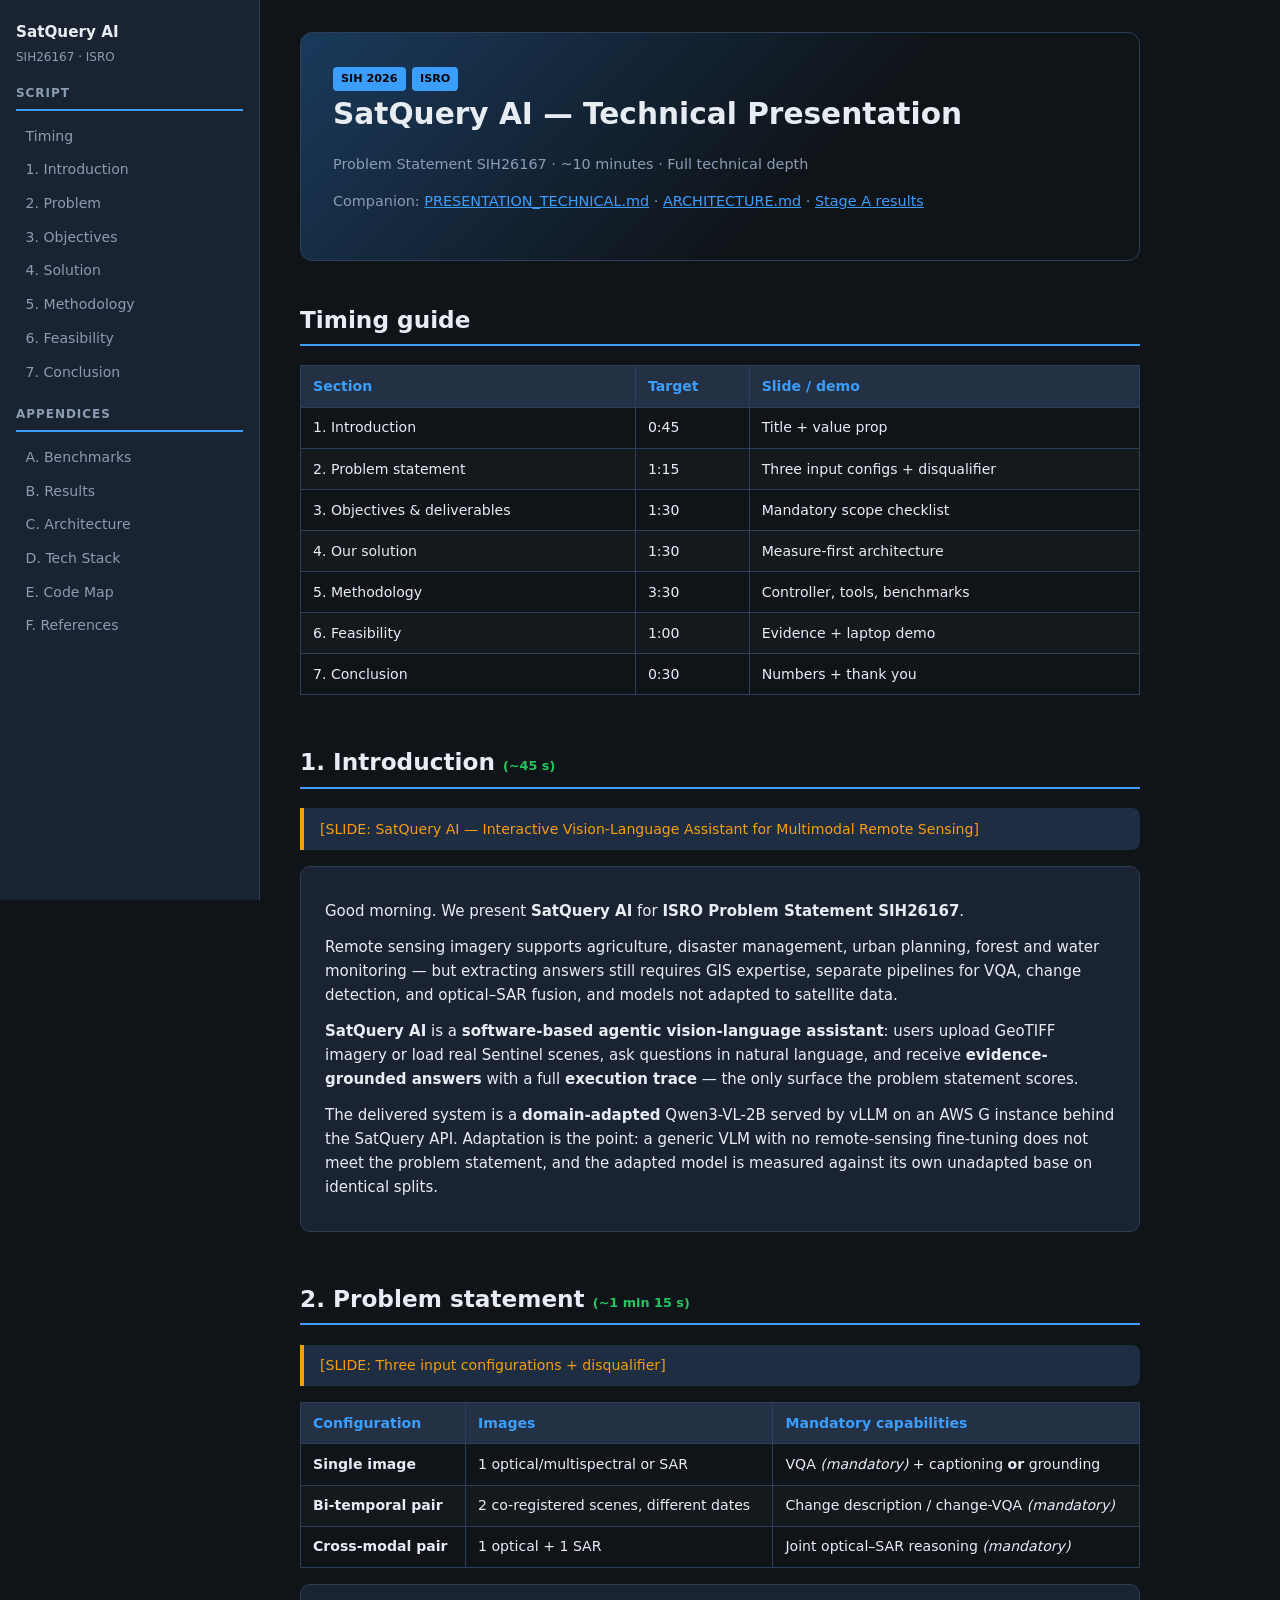
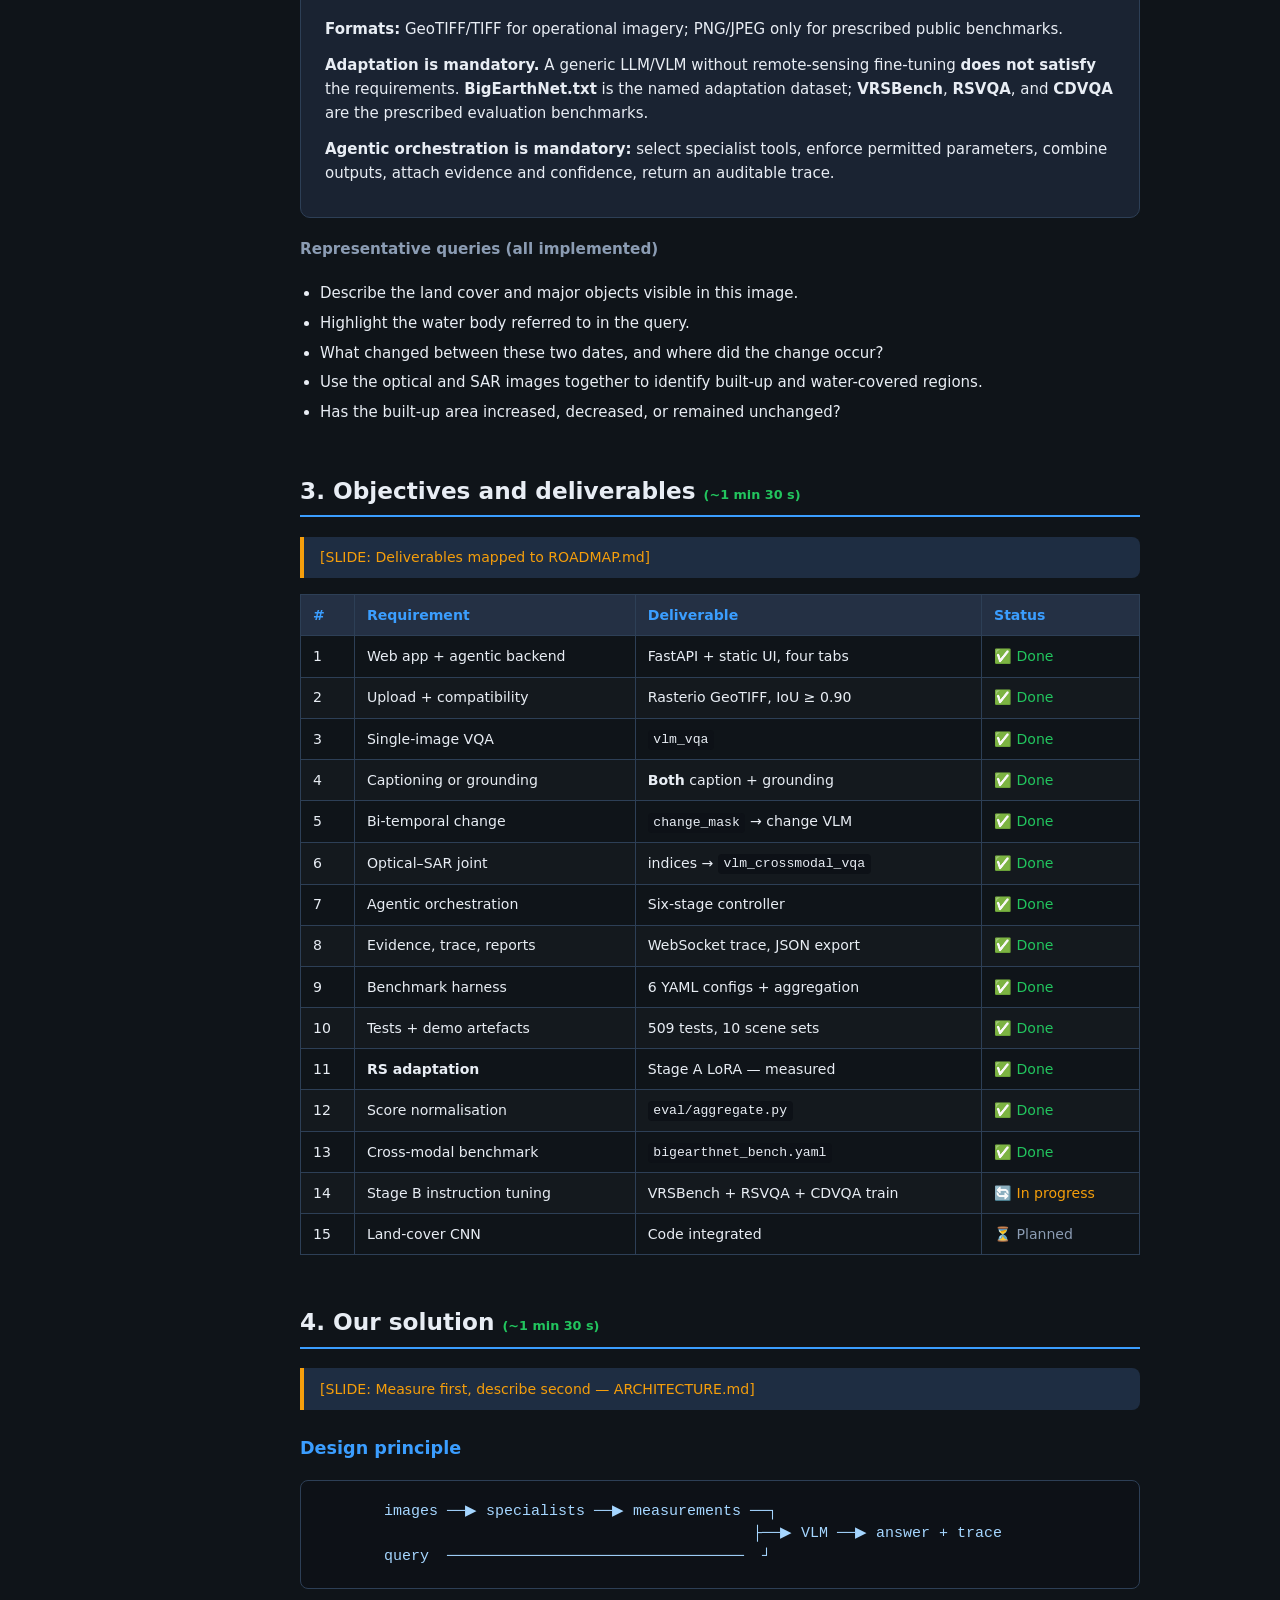
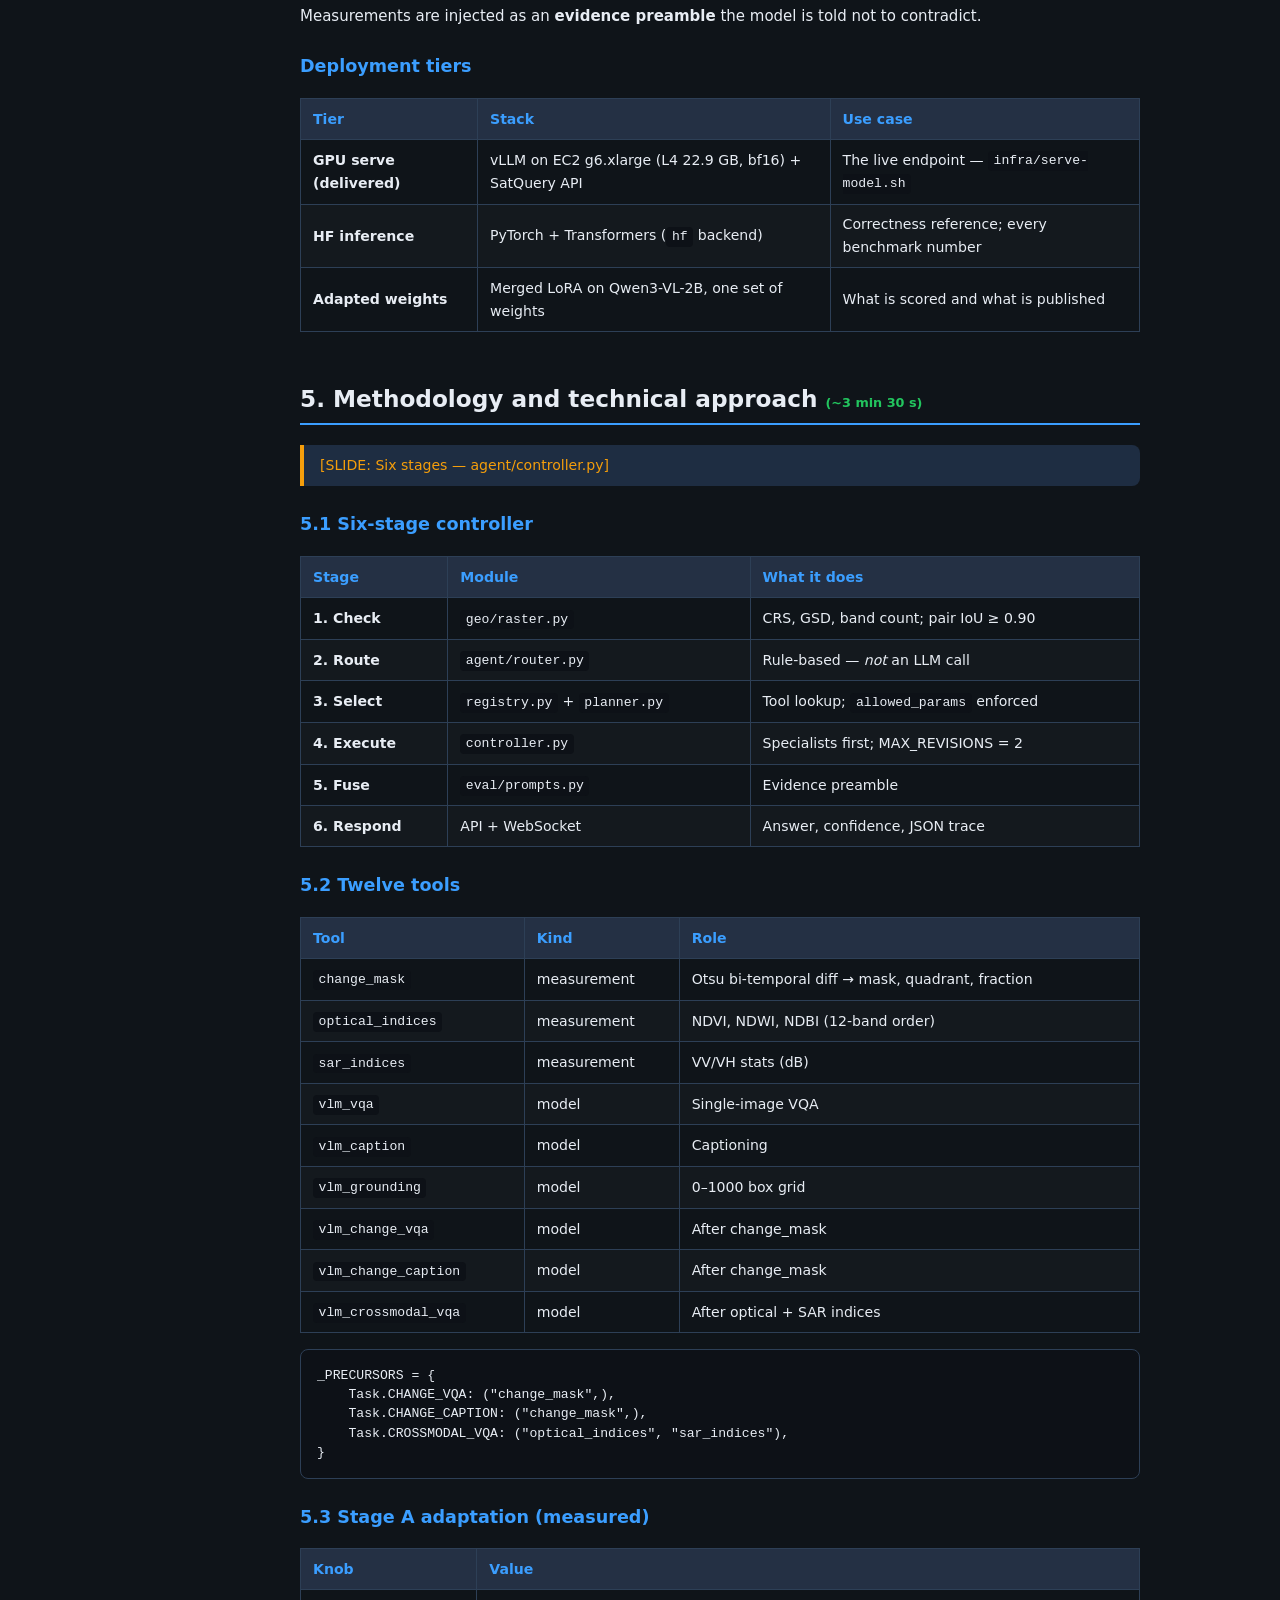
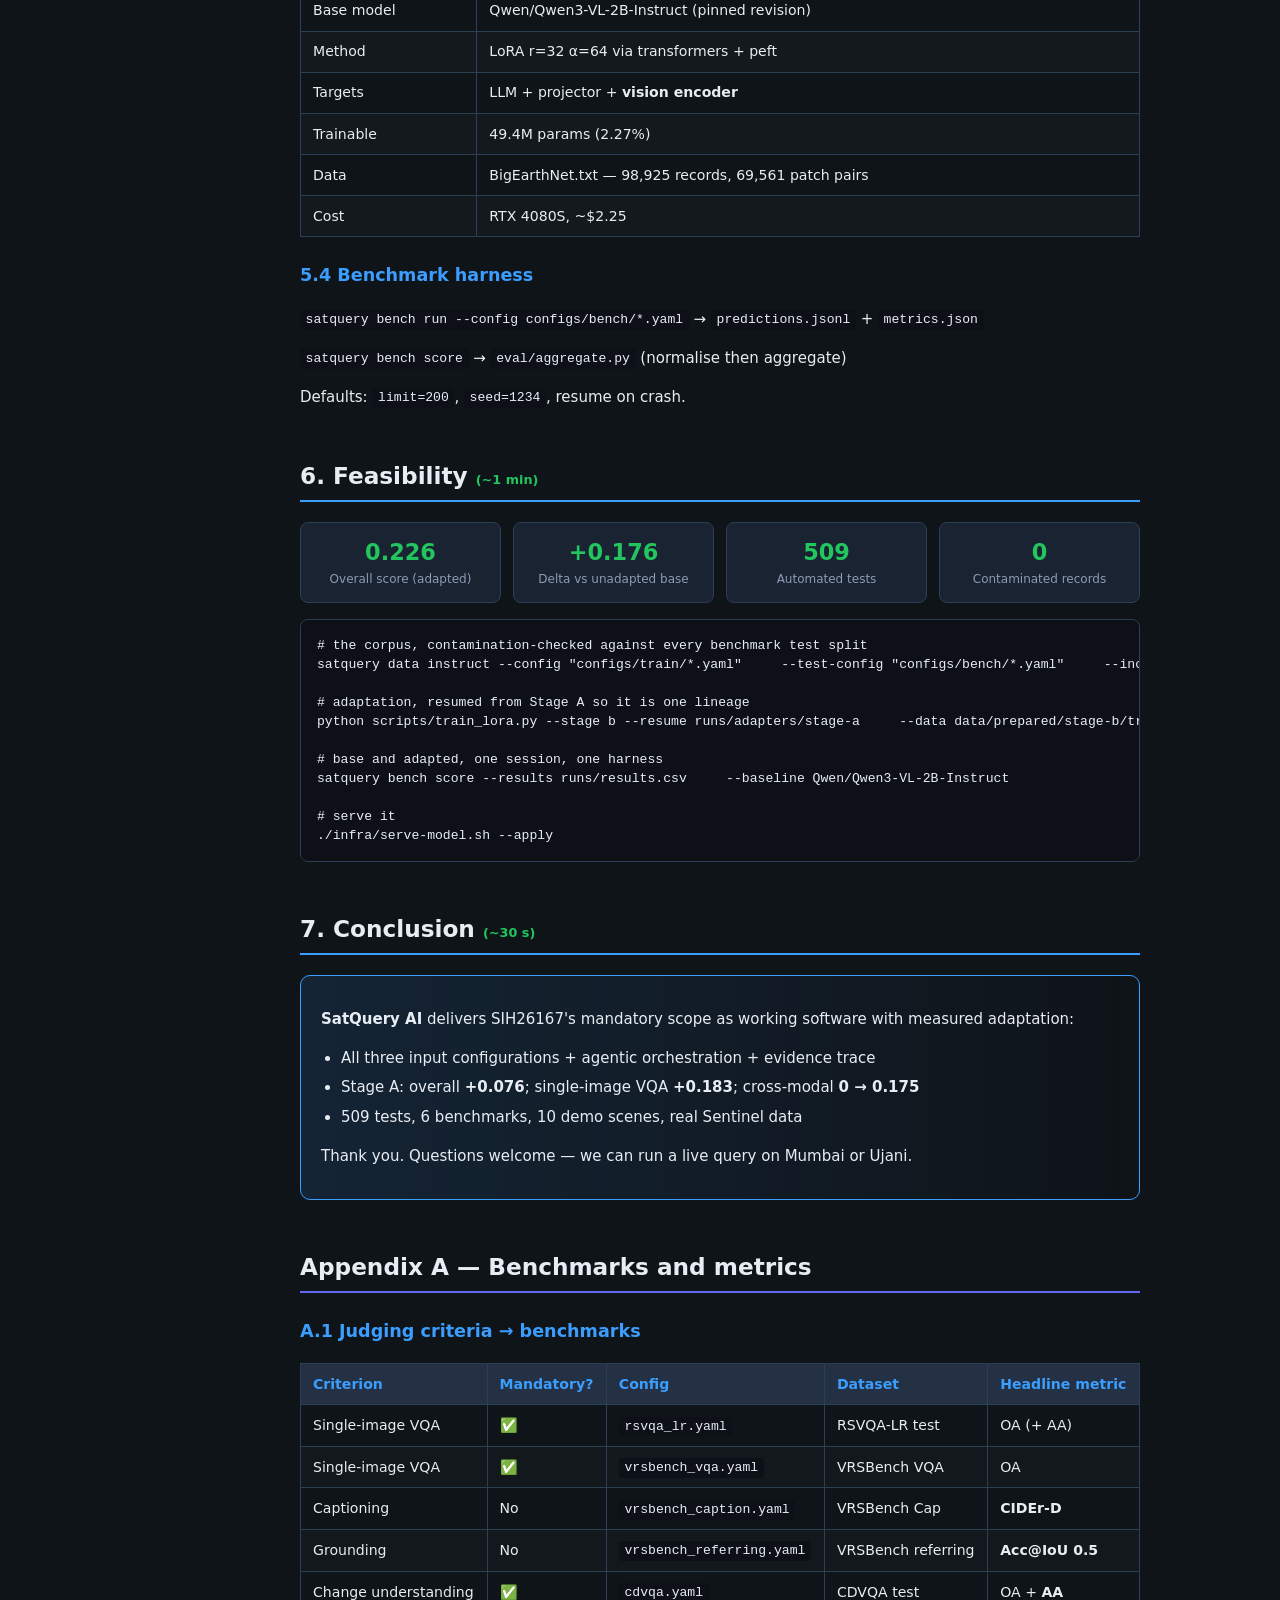
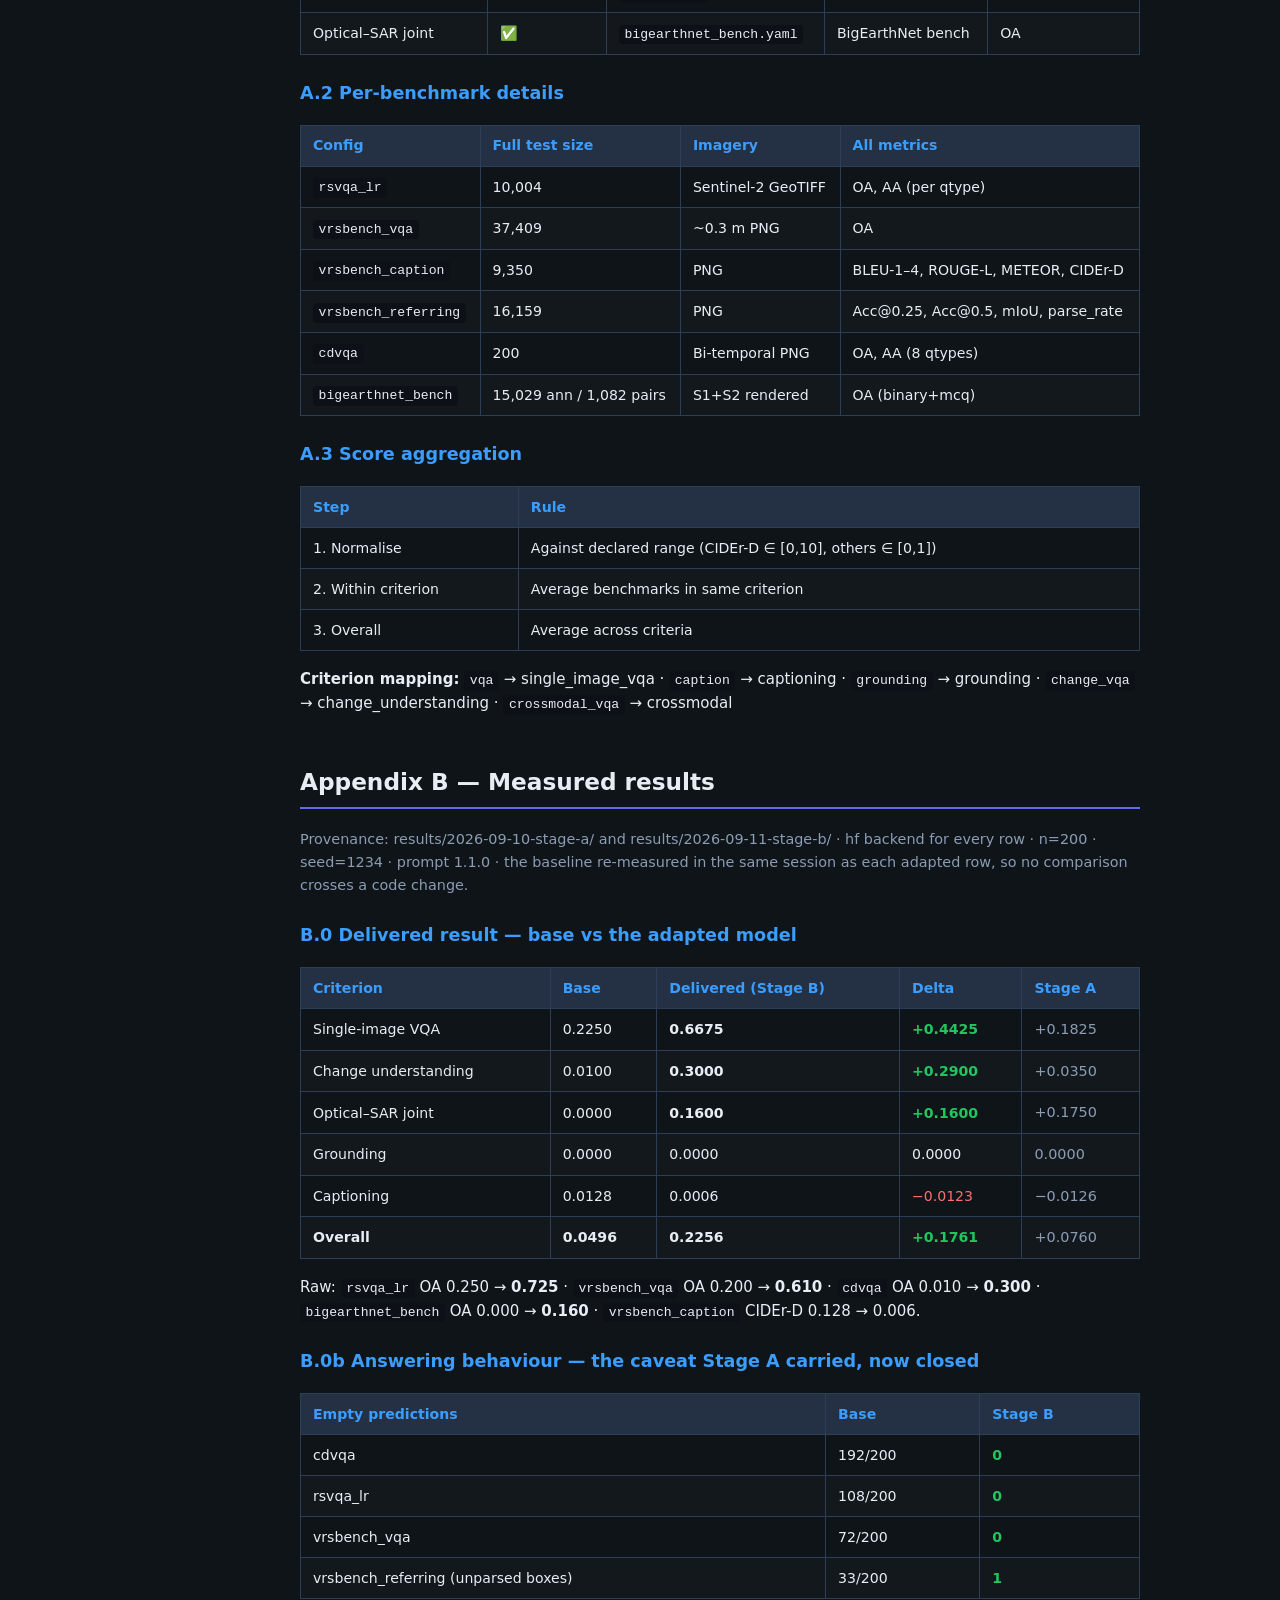
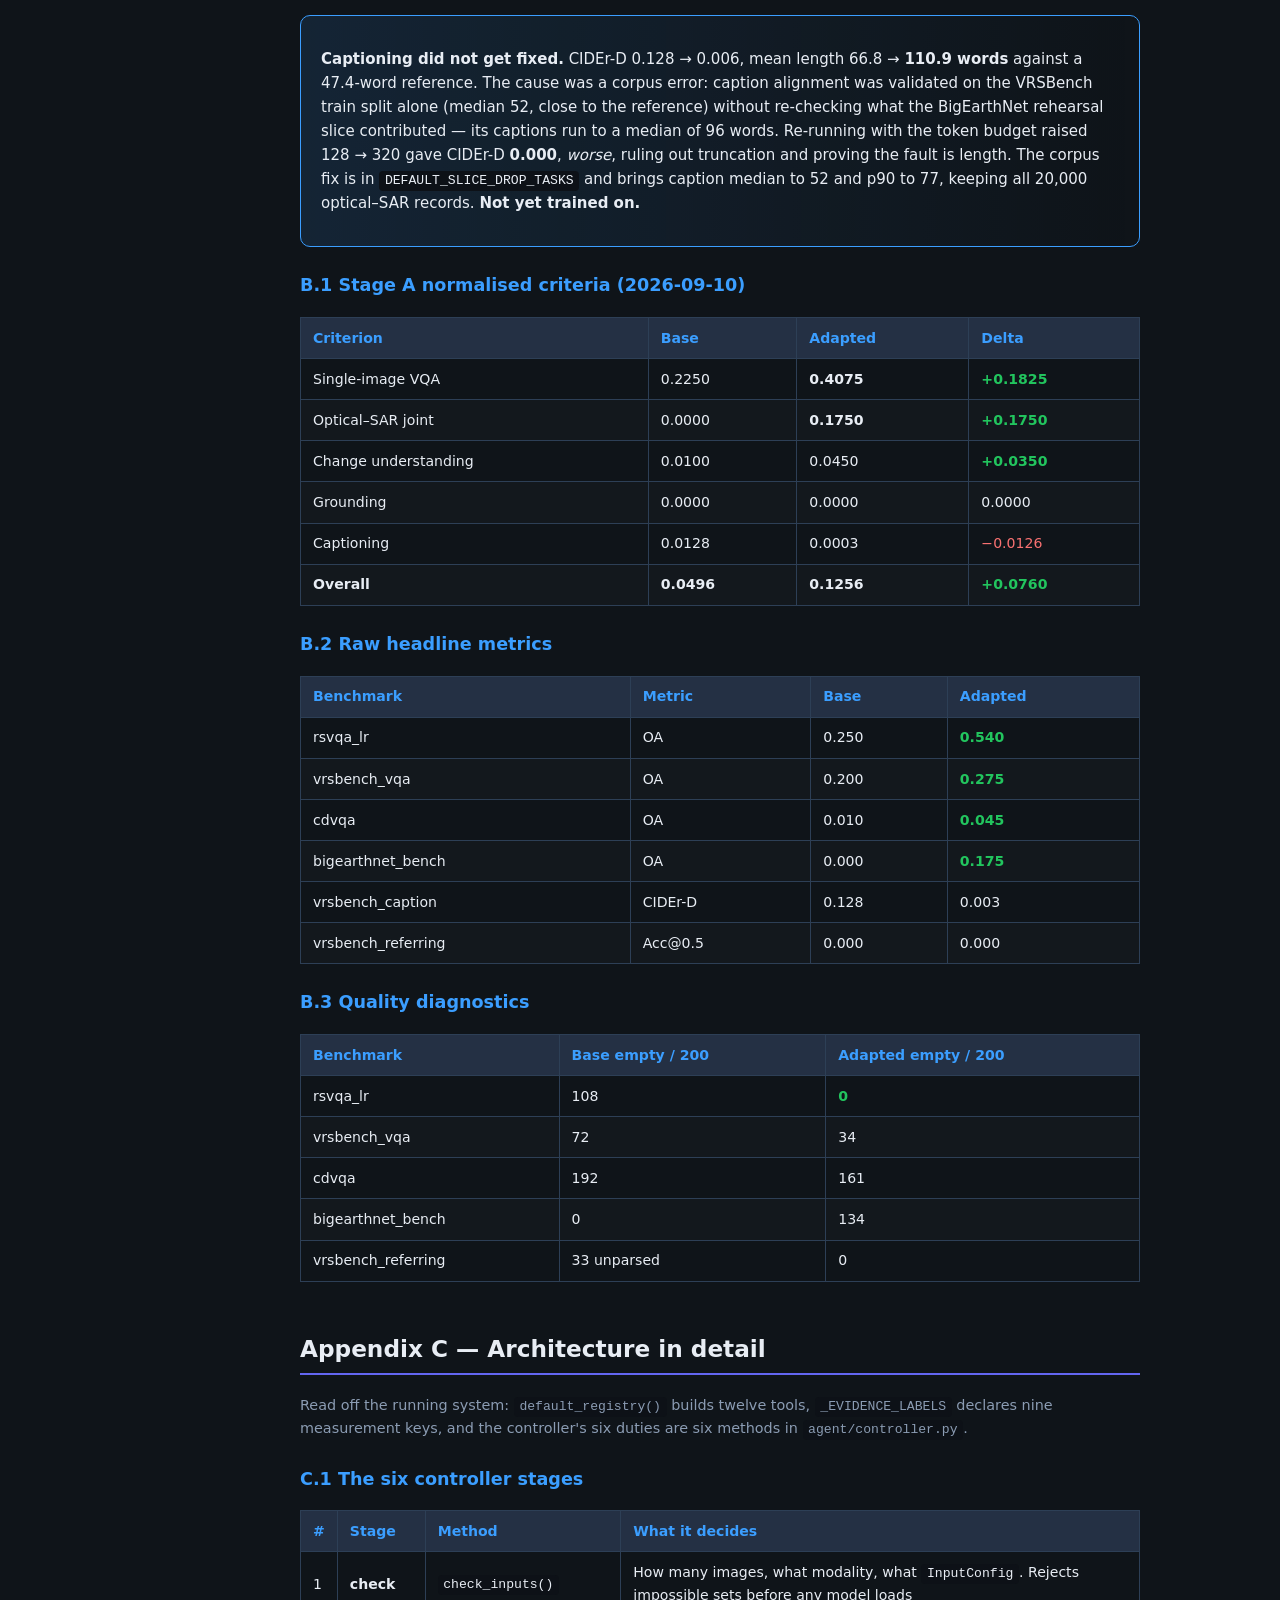
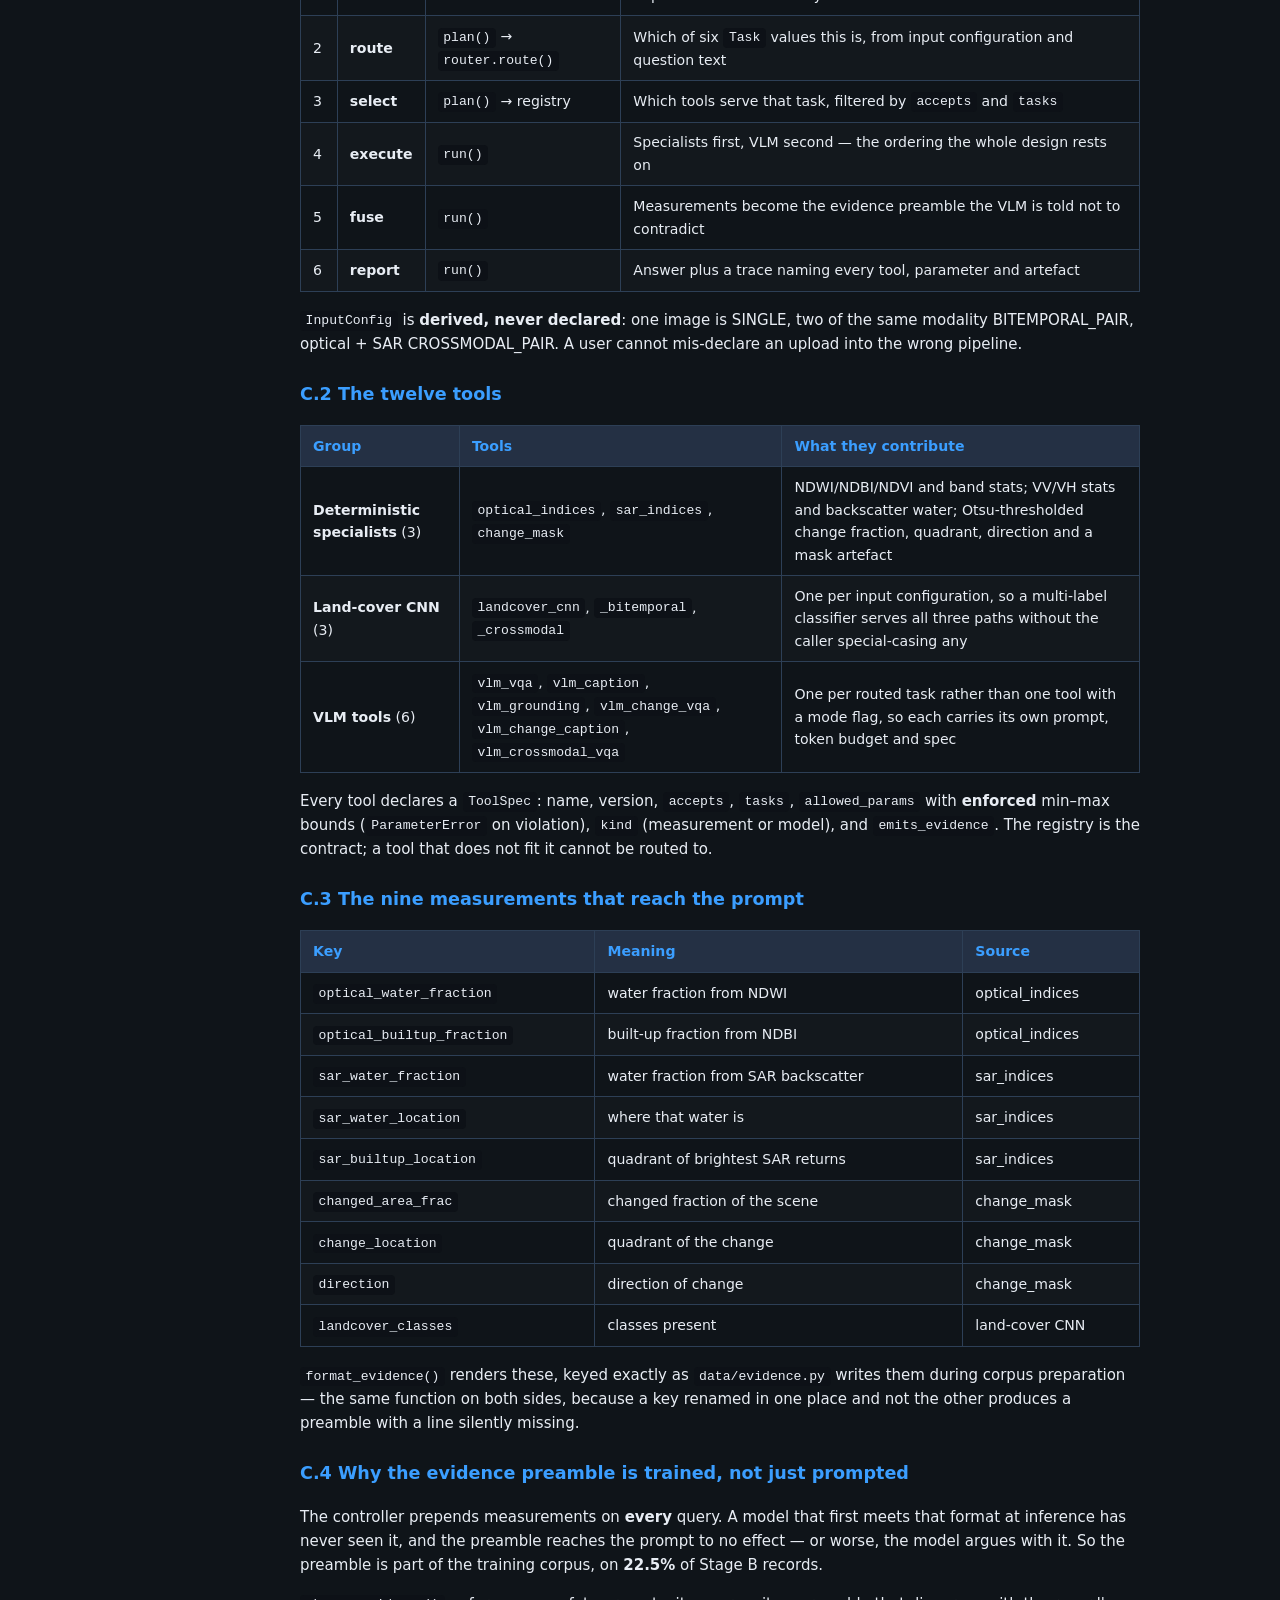
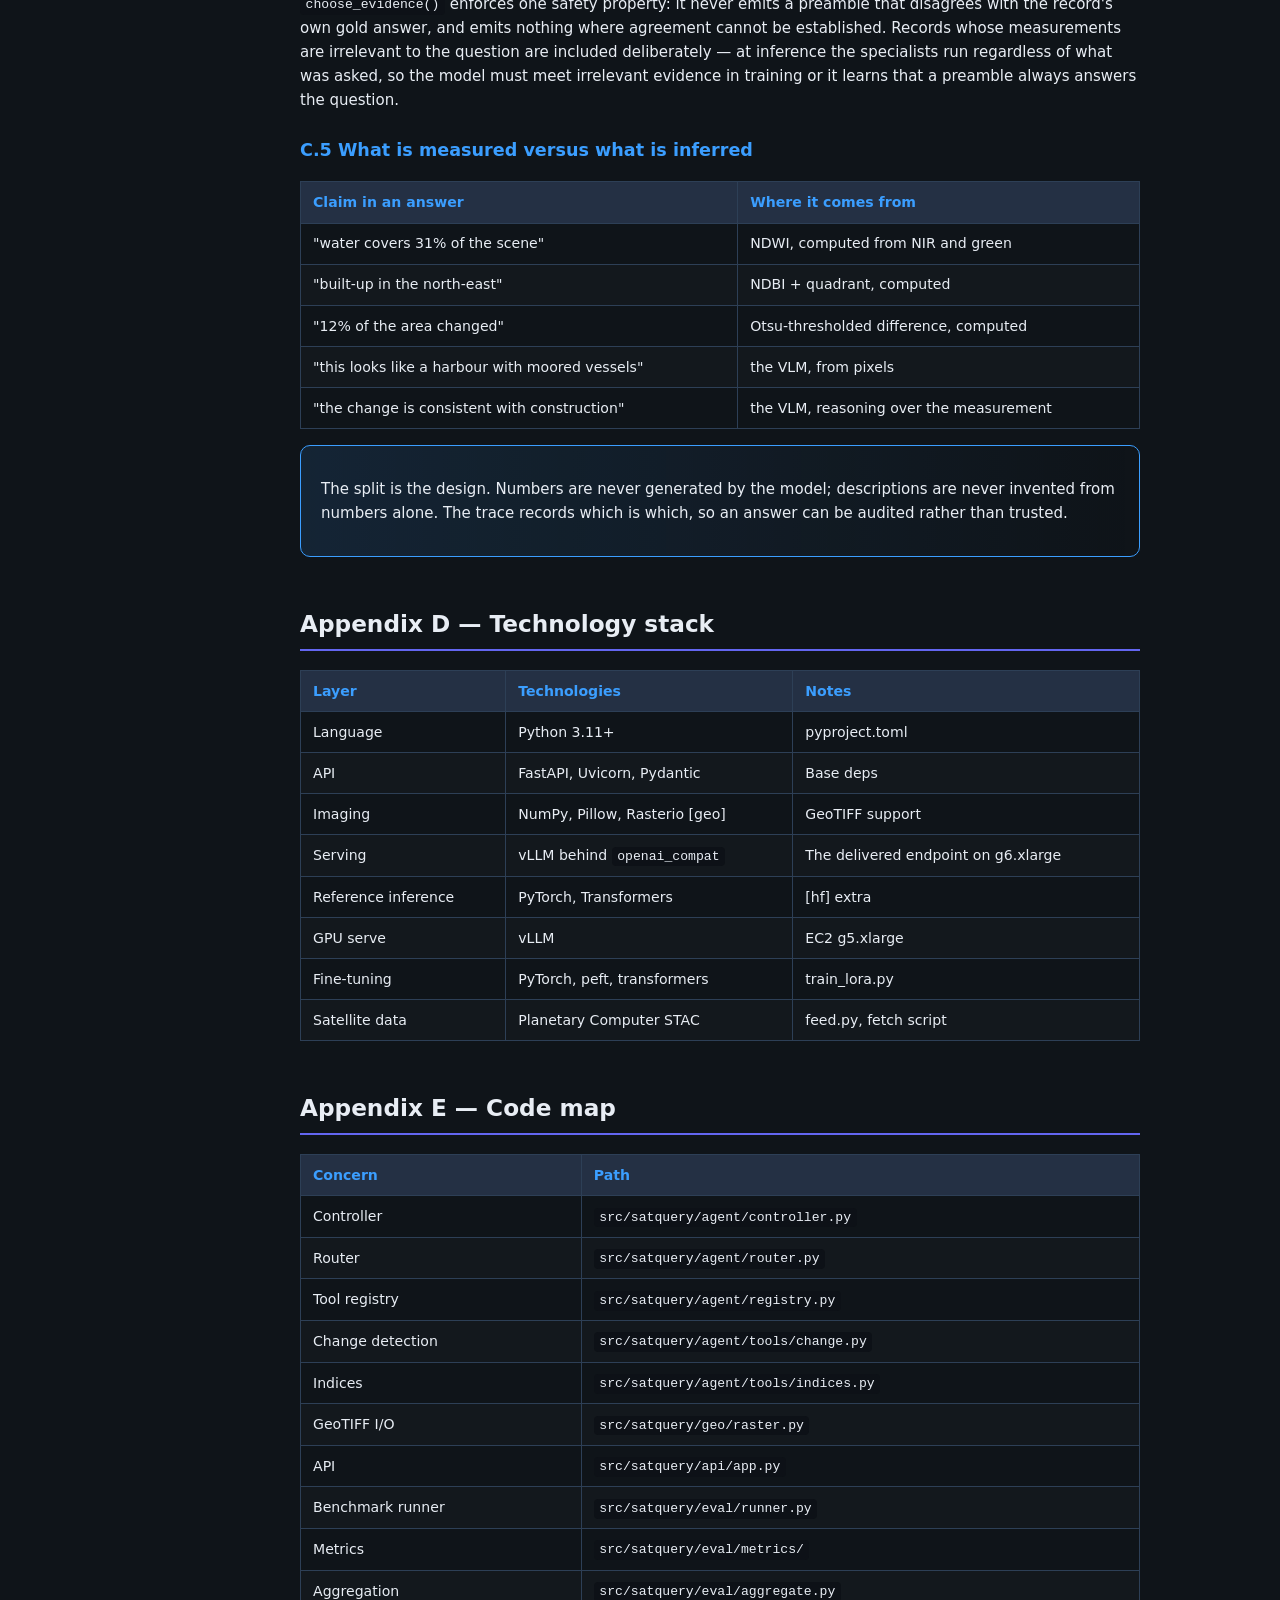
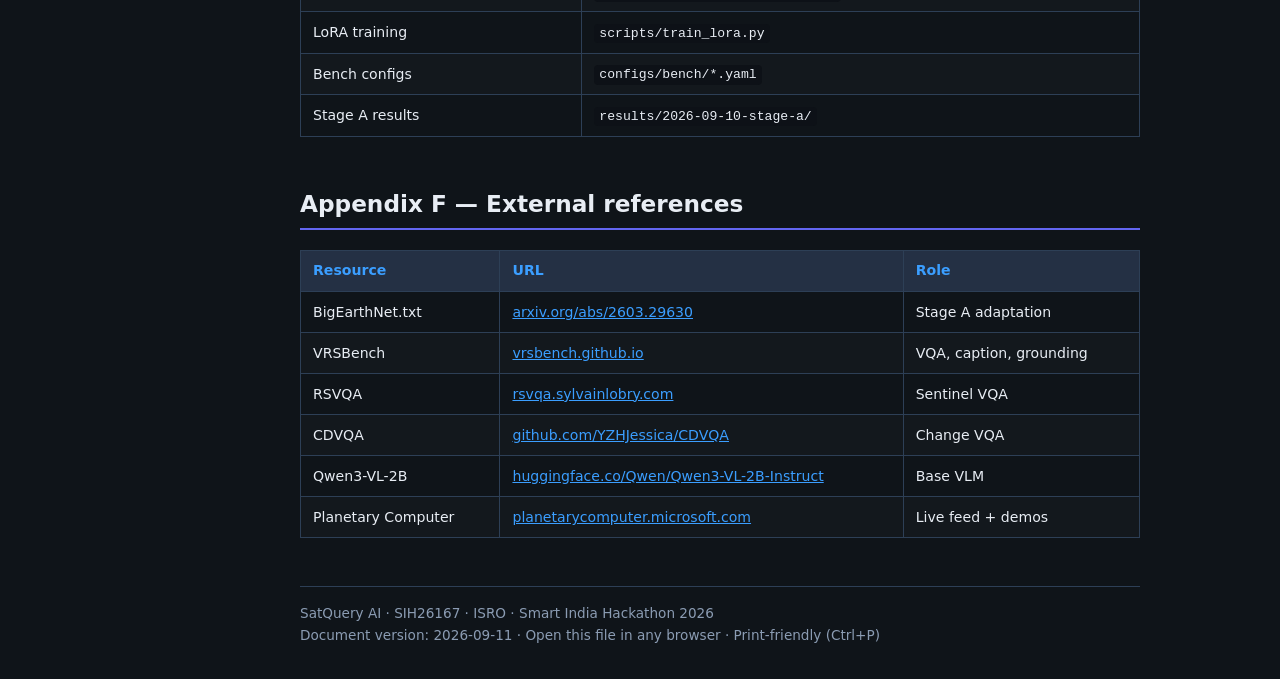
==== commit 8d5a933e: "docs: bring the HTML deck in line with the corrected script The HTML is hand-maintained rather than " ====
--- a/docs/PRESENTATION_TECHNICAL.html
+++ b/docs/PRESENTATION_TECHNICAL.html
@@ -224,10 +224,11 @@
     <a href="#s7">7. Conclusion</a>
     <h2>Appendices</h2>
     <a href="#appendix-a">A. Benchmarks</a>
-    <a href="#appendix-b">B. Stage A Results</a>
-    <a href="#appendix-c">C. Tech Stack</a>
-    <a href="#appendix-d">D. Code Map</a>
-    <a href="#appendix-e">E. References</a>
+    <a href="#appendix-b">B. Results</a>
+    <a href="#appendix-c">C. Architecture</a>
+    <a href="#appendix-d">D. Tech Stack</a>
+    <a href="#appendix-e">E. Code Map</a>
+    <a href="#appendix-f">F. References</a>
   </nav>
 
   <main>
@@ -263,7 +264,7 @@
         <p>Good morning. We present <strong>SatQuery AI</strong> for <strong>ISRO Problem Statement SIH26167</strong>.</p>
         <p>Remote sensing imagery supports agriculture, disaster management, urban planning, forest and water monitoring — but extracting answers still requires GIS expertise, separate pipelines for VQA, change detection, and optical–SAR fusion, and models not adapted to satellite data.</p>
         <p><strong>SatQuery AI</strong> is a <strong>software-based agentic vision-language assistant</strong>: users upload GeoTIFF imagery or load real Sentinel scenes, ask questions in natural language, and receive <strong>evidence-grounded answers</strong> with a full <strong>execution trace</strong> — the only surface the problem statement scores.</p>
-        <p>The system runs on a <strong>student laptop</strong> via Ollama (quantised Qwen3-VL-2B, 1.9 GB) and scales to <strong>GPU fine-tuning and serving</strong> on AWS when adaptation is required.</p>
+        <p>The delivered system is a <strong>domain-adapted</strong> Qwen3-VL-2B served by vLLM on an AWS G instance behind the SatQuery API. Adaptation is the point: a generic VLM with no remote-sensing fine-tuning does not meet the problem statement, and the adapted model is measured against its own unadapted base on identical splits.</p>
       </div>
     </section>
 
@@ -308,7 +309,7 @@
           <tr><td>7</td><td>Agentic orchestration</td><td>Six-stage controller</td><td class="ok">✅ Done</td></tr>
           <tr><td>8</td><td>Evidence, trace, reports</td><td>WebSocket trace, JSON export</td><td class="ok">✅ Done</td></tr>
           <tr><td>9</td><td>Benchmark harness</td><td>6 YAML configs + aggregation</td><td class="ok">✅ Done</td></tr>
-          <tr><td>10</td><td>Tests + demo artefacts</td><td>359 tests, 10 scene sets</td><td class="ok">✅ Done</td></tr>
+          <tr><td>10</td><td>Tests + demo artefacts</td><td>509 tests, 10 scene sets</td><td class="ok">✅ Done</td></tr>
           <tr><td>11</td><td><strong>RS adaptation</strong></td><td>Stage A LoRA — measured</td><td class="ok">✅ Done</td></tr>
           <tr><td>12</td><td>Score normalisation</td><td><code>eval/aggregate.py</code></td><td class="ok">✅ Done</td></tr>
           <tr><td>13</td><td>Cross-modal benchmark</td><td><code>bigearthnet_bench.yaml</code></td><td class="ok">✅ Done</td></tr>
@@ -330,10 +331,9 @@
       <table>
         <thead><tr><th>Tier</th><th>Stack</th><th>Use case</th></tr></thead>
         <tbody>
-          <tr><td><strong>Laptop demo</strong></td><td>Ollama + qwen3-vl:2b-instruct (1.9 GB)</td><td>Hackathon, no GPU</td></tr>
-          <tr><td><strong>HF inference</strong></td><td>PyTorch + Transformers</td><td>Benchmark sweeps</td></tr>
-          <tr><td><strong>GPU serve</strong></td><td>vLLM on EC2 g5.xlarge</td><td>Adapted model throughput</td></tr>
-          <tr><td><strong>Adapted model</strong></td><td>Merged LoRA on Qwen3-VL-2B</td><td>Scored evaluation</td></tr>
+          <tr><td><strong>GPU serve (delivered)</strong></td><td>vLLM on EC2 g6.xlarge (L4 22.9&nbsp;GB, bf16) + SatQuery API</td><td>The live endpoint — <code>infra/serve-model.sh</code></td></tr>
+          <tr><td><strong>HF inference</strong></td><td>PyTorch + Transformers (<code>hf</code> backend)</td><td>Correctness reference; every benchmark number</td></tr>
+          <tr><td><strong>Adapted weights</strong></td><td>Merged LoRA on Qwen3-VL-2B, one set of weights</td><td>What is scored and what is published</td></tr>
         </tbody>
       </table>
     </section>
@@ -355,7 +355,7 @@
         </tbody>
       </table>
 
-      <h3>5.2 Nine tools</h3>
+      <h3>5.2 Twelve tools</h3>
       <table>
         <thead><tr><th>Tool</th><th>Kind</th><th>Role</th></tr></thead>
         <tbody>
@@ -399,15 +399,22 @@
     <section id="s6">
       <h2>6. Feasibility <span class="timing">(~1 min)</span></h2>
       <div class="stat-grid">
-        <div class="stat"><div class="val">0.126</div><div class="lbl">Overall score (adapted)</div></div>
-        <div class="stat"><div class="val">+0.076</div><div class="lbl">Stage A delta</div></div>
-        <div class="stat"><div class="val">359</div><div class="lbl">Automated tests</div></div>
-        <div class="stat"><div class="val">1.9 GB</div><div class="lbl">Laptop model size</div></div>
+        <div class="stat"><div class="val">0.226</div><div class="lbl">Overall score (adapted)</div></div>
+        <div class="stat"><div class="val">+0.176</div><div class="lbl">Delta vs unadapted base</div></div>
+        <div class="stat"><div class="val">509</div><div class="lbl">Automated tests</div></div>
+        <div class="stat"><div class="val">0</div><div class="lbl">Contaminated records</div></div>
       </div>
-      <pre><code>pip install -e .
-pip install -e ".[geo]"
-ollama pull qwen3-vl:2b-instruct
-satquery serve</code></pre>
+      <pre><code># the corpus, contamination-checked against every benchmark test split
+satquery data instruct --config "configs/train/*.yaml"     --test-config "configs/bench/*.yaml"     --include bigearthnet=data/prepared/train/train.jsonl     --out data/prepared/stage-b/train.jsonl
+
+# adaptation, resumed from Stage A so it is one lineage
+python scripts/train_lora.py --stage b --resume runs/adapters/stage-a     --data data/prepared/stage-b/train.jsonl --image-root data
+
+# base and adapted, one session, one harness
+satquery bench score --results runs/results.csv     --baseline Qwen/Qwen3-VL-2B-Instruct
+
+# serve it
+./infra/serve-model.sh --apply</code></pre>
     </section>
 
     <section id="s7">
@@ -417,7 +424,7 @@
         <ul>
           <li>All three input configurations + agentic orchestration + evidence trace</li>
           <li>Stage A: overall <strong>+0.076</strong>; single-image VQA <strong>+0.183</strong>; cross-modal <strong>0 → 0.175</strong></li>
-          <li>359 tests, 6 benchmarks, 10 demo scenes, real Sentinel data</li>
+          <li>509 tests, 6 benchmarks, 10 demo scenes, real Sentinel data</li>
         </ul>
         <p>Thank you. Questions welcome — we can run a live query on Mumbai or Ujani.</p>
       </div>
@@ -467,10 +474,38 @@
     </section>
 
     <section id="appendix-b" class="appendix">
-      <h2>Appendix B — Stage A results (2026-09-10)</h2>
-      <p class="meta">Provenance: results/2026-09-10-stage-a/ · hf backend · n=200 · seed=1234 · prompt 1.1.0</p>
-
-      <h3>B.1 Normalised criteria</h3>
+      <h2>Appendix B — Measured results</h2>
+      <p class="meta">Provenance: results/2026-09-10-stage-a/ and results/2026-09-11-stage-b/ · hf backend for every row · n=200 · seed=1234 · prompt 1.1.0 · the baseline re-measured in the same session as each adapted row, so no comparison crosses a code change.</p>
+
+      <h3>B.0 Delivered result — base vs the adapted model</h3>
+      <table>
+        <thead><tr><th>Criterion</th><th>Base</th><th>Delivered (Stage B)</th><th>Delta</th><th>Stage A</th></tr></thead>
+        <tbody>
+          <tr><td>Single-image VQA</td><td>0.2250</td><td><strong>0.6675</strong></td><td class="delta-pos"><strong>+0.4425</strong></td><td class="meta">+0.1825</td></tr>
+          <tr><td>Change understanding</td><td>0.0100</td><td><strong>0.3000</strong></td><td class="delta-pos"><strong>+0.2900</strong></td><td class="meta">+0.0350</td></tr>
+          <tr><td>Optical–SAR joint</td><td>0.0000</td><td><strong>0.1600</strong></td><td class="delta-pos"><strong>+0.1600</strong></td><td class="meta">+0.1750</td></tr>
+          <tr><td>Grounding</td><td>0.0000</td><td>0.0000</td><td>0.0000</td><td class="meta">0.0000</td></tr>
+          <tr><td>Captioning</td><td>0.0128</td><td>0.0006</td><td class="delta-neg">−0.0123</td><td class="meta">−0.0126</td></tr>
+          <tr><td><strong>Overall</strong></td><td><strong>0.0496</strong></td><td><strong>0.2256</strong></td><td class="delta-pos"><strong>+0.1761</strong></td><td class="meta">+0.0760</td></tr>
+        </tbody>
+      </table>
+      <p>Raw: <code>rsvqa_lr</code> OA 0.250 → <strong>0.725</strong> · <code>vrsbench_vqa</code> OA 0.200 → <strong>0.610</strong> · <code>cdvqa</code> OA 0.010 → <strong>0.300</strong> · <code>bigearthnet_bench</code> OA 0.000 → <strong>0.160</strong> · <code>vrsbench_caption</code> CIDEr-D 0.128 → 0.006.</p>
+
+      <h3>B.0b Answering behaviour — the caveat Stage A carried, now closed</h3>
+      <table>
+        <thead><tr><th>Empty predictions</th><th>Base</th><th>Stage B</th></tr></thead>
+        <tbody>
+          <tr><td>cdvqa</td><td>192/200</td><td class="delta-pos"><strong>0</strong></td></tr>
+          <tr><td>rsvqa_lr</td><td>108/200</td><td class="delta-pos"><strong>0</strong></td></tr>
+          <tr><td>vrsbench_vqa</td><td>72/200</td><td class="delta-pos"><strong>0</strong></td></tr>
+          <tr><td>vrsbench_referring (unparsed boxes)</td><td>33/200</td><td class="delta-pos"><strong>1</strong></td></tr>
+        </tbody>
+      </table>
+      <div class="highlight-box">
+        <p><strong>Captioning did not get fixed.</strong> CIDEr-D 0.128 → 0.006, mean length 66.8 → <strong>110.9 words</strong> against a 47.4-word reference. The cause was a corpus error: caption alignment was validated on the VRSBench train split alone (median 52, close to the reference) without re-checking what the BigEarthNet rehearsal slice contributed — its captions run to a median of 96 words. Re-running with the token budget raised 128 → 320 gave CIDEr-D <strong>0.000</strong>, <em>worse</em>, ruling out truncation and proving the fault is length. The corpus fix is in <code>DEFAULT_SLICE_DROP_TASKS</code> and brings caption median to 52 and p90 to 77, keeping all 20,000 optical–SAR records. <strong>Not yet trained on.</strong></p>
+      </div>
+
+      <h3>B.1 Stage A normalised criteria (2026-09-10)</h3>
       <table>
         <thead><tr><th>Criterion</th><th>Base</th><th>Adapted</th><th>Delta</th></tr></thead>
         <tbody>
@@ -510,14 +545,80 @@
     </section>
 
     <section id="appendix-c" class="appendix">
-      <h2>Appendix C — Technology stack</h2>
+      <h2>Appendix C — Architecture in detail</h2>
+      <p class="meta">Read off the running system: <code>default_registry()</code> builds twelve tools, <code>_EVIDENCE_LABELS</code> declares nine measurement keys, and the controller's six duties are six methods in <code>agent/controller.py</code>.</p>
+
+      <h3>C.1 The six controller stages</h3>
+      <table>
+        <thead><tr><th>#</th><th>Stage</th><th>Method</th><th>What it decides</th></tr></thead>
+        <tbody>
+          <tr><td>1</td><td><strong>check</strong></td><td><code>check_inputs()</code></td><td>How many images, what modality, what <code>InputConfig</code>. Rejects impossible sets before any model loads</td></tr>
+          <tr><td>2</td><td><strong>route</strong></td><td><code>plan()</code> → <code>router.route()</code></td><td>Which of six <code>Task</code> values this is, from input configuration and question text</td></tr>
+          <tr><td>3</td><td><strong>select</strong></td><td><code>plan()</code> → registry</td><td>Which tools serve that task, filtered by <code>accepts</code> and <code>tasks</code></td></tr>
+          <tr><td>4</td><td><strong>execute</strong></td><td><code>run()</code></td><td>Specialists first, VLM second — the ordering the whole design rests on</td></tr>
+          <tr><td>5</td><td><strong>fuse</strong></td><td><code>run()</code></td><td>Measurements become the evidence preamble the VLM is told not to contradict</td></tr>
+          <tr><td>6</td><td><strong>report</strong></td><td><code>run()</code></td><td>Answer plus a trace naming every tool, parameter and artefact</td></tr>
+        </tbody>
+      </table>
+      <p><code>InputConfig</code> is <strong>derived, never declared</strong>: one image is SINGLE, two of the same modality BITEMPORAL_PAIR, optical + SAR CROSSMODAL_PAIR. A user cannot mis-declare an upload into the wrong pipeline.</p>
+
+      <h3>C.2 The twelve tools</h3>
+      <table>
+        <thead><tr><th>Group</th><th>Tools</th><th>What they contribute</th></tr></thead>
+        <tbody>
+          <tr><td><strong>Deterministic specialists</strong> (3)</td><td><code>optical_indices</code>, <code>sar_indices</code>, <code>change_mask</code></td><td>NDWI/NDBI/NDVI and band stats; VV/VH stats and backscatter water; Otsu-thresholded change fraction, quadrant, direction and a mask artefact</td></tr>
+          <tr><td><strong>Land-cover CNN</strong> (3)</td><td><code>landcover_cnn</code>, <code>_bitemporal</code>, <code>_crossmodal</code></td><td>One per input configuration, so a multi-label classifier serves all three paths without the caller special-casing any</td></tr>
+          <tr><td><strong>VLM tools</strong> (6)</td><td><code>vlm_vqa</code>, <code>vlm_caption</code>, <code>vlm_grounding</code>, <code>vlm_change_vqa</code>, <code>vlm_change_caption</code>, <code>vlm_crossmodal_vqa</code></td><td>One per routed task rather than one tool with a mode flag, so each carries its own prompt, token budget and spec</td></tr>
+        </tbody>
+      </table>
+      <p>Every tool declares a <code>ToolSpec</code>: name, version, <code>accepts</code>, <code>tasks</code>, <code>allowed_params</code> with <strong>enforced</strong> min–max bounds (<code>ParameterError</code> on violation), <code>kind</code> (measurement or model), and <code>emits_evidence</code>. The registry is the contract; a tool that does not fit it cannot be routed to.</p>
+
+      <h3>C.3 The nine measurements that reach the prompt</h3>
+      <table>
+        <thead><tr><th>Key</th><th>Meaning</th><th>Source</th></tr></thead>
+        <tbody>
+          <tr><td><code>optical_water_fraction</code></td><td>water fraction from NDWI</td><td>optical_indices</td></tr>
+          <tr><td><code>optical_builtup_fraction</code></td><td>built-up fraction from NDBI</td><td>optical_indices</td></tr>
+          <tr><td><code>sar_water_fraction</code></td><td>water fraction from SAR backscatter</td><td>sar_indices</td></tr>
+          <tr><td><code>sar_water_location</code></td><td>where that water is</td><td>sar_indices</td></tr>
+          <tr><td><code>sar_builtup_location</code></td><td>quadrant of brightest SAR returns</td><td>sar_indices</td></tr>
+          <tr><td><code>changed_area_frac</code></td><td>changed fraction of the scene</td><td>change_mask</td></tr>
+          <tr><td><code>change_location</code></td><td>quadrant of the change</td><td>change_mask</td></tr>
+          <tr><td><code>direction</code></td><td>direction of change</td><td>change_mask</td></tr>
+          <tr><td><code>landcover_classes</code></td><td>classes present</td><td>land-cover CNN</td></tr>
+        </tbody>
+      </table>
+      <p><code>format_evidence()</code> renders these, keyed exactly as <code>data/evidence.py</code> writes them during corpus preparation — the same function on both sides, because a key renamed in one place and not the other produces a preamble with a line silently missing.</p>
+
+      <h3>C.4 Why the evidence preamble is trained, not just prompted</h3>
+      <p>The controller prepends measurements on <strong>every</strong> query. A model that first meets that format at inference has never seen it, and the preamble reaches the prompt to no effect — or worse, the model argues with it. So the preamble is part of the training corpus, on <strong>22.5%</strong> of Stage B records.</p>
+      <p><code>choose_evidence()</code> enforces one safety property: it never emits a preamble that disagrees with the record's own gold answer, and emits nothing where agreement cannot be established. Records whose measurements are irrelevant to the question are included deliberately — at inference the specialists run regardless of what was asked, so the model must meet irrelevant evidence in training or it learns that a preamble always answers the question.</p>
+
+      <h3>C.5 What is measured versus what is inferred</h3>
+      <table>
+        <thead><tr><th>Claim in an answer</th><th>Where it comes from</th></tr></thead>
+        <tbody>
+          <tr><td>"water covers 31% of the scene"</td><td>NDWI, computed from NIR and green</td></tr>
+          <tr><td>"built-up in the north-east"</td><td>NDBI + quadrant, computed</td></tr>
+          <tr><td>"12% of the area changed"</td><td>Otsu-thresholded difference, computed</td></tr>
+          <tr><td>"this looks like a harbour with moored vessels"</td><td>the VLM, from pixels</td></tr>
+          <tr><td>"the change is consistent with construction"</td><td>the VLM, reasoning over the measurement</td></tr>
+        </tbody>
+      </table>
+      <div class="highlight-box">
+        <p>The split is the design. Numbers are never generated by the model; descriptions are never invented from numbers alone. The trace records which is which, so an answer can be audited rather than trusted.</p>
+      </div>
+    </section>
+
+    <section id="appendix-d" class="appendix">
+      <h2>Appendix D — Technology stack</h2>
       <table>
         <thead><tr><th>Layer</th><th>Technologies</th><th>Notes</th></tr></thead>
         <tbody>
           <tr><td>Language</td><td>Python 3.11+</td><td>pyproject.toml</td></tr>
           <tr><td>API</td><td>FastAPI, Uvicorn, Pydantic</td><td>Base deps</td></tr>
           <tr><td>Imaging</td><td>NumPy, Pillow, Rasterio [geo]</td><td>GeoTIFF support</td></tr>
-          <tr><td>Demo inference</td><td>Ollama, Qwen3-VL-2B</td><td>No torch in base</td></tr>
+          <tr><td>Serving</td><td>vLLM behind <code>openai_compat</code></td><td>The delivered endpoint on g6.xlarge</td></tr>
           <tr><td>Reference inference</td><td>PyTorch, Transformers</td><td>[hf] extra</td></tr>
           <tr><td>GPU serve</td><td>vLLM</td><td>EC2 g5.xlarge</td></tr>
           <tr><td>Fine-tuning</td><td>PyTorch, peft, transformers</td><td>train_lora.py</td></tr>
@@ -526,8 +627,8 @@
       </table>
     </section>
 
-    <section id="appendix-d" class="appendix">
-      <h2>Appendix D — Code map</h2>
+    <section id="appendix-e" class="appendix">
+      <h2>Appendix E — Code map</h2>
       <table>
         <thead><tr><th>Concern</th><th>Path</th></tr></thead>
         <tbody>
@@ -548,8 +649,8 @@
       </table>
     </section>
 
-    <section id="appendix-e" class="appendix">
-      <h2>Appendix E — External references</h2>
+    <section id="appendix-f" class="appendix">
+      <h2>Appendix F — External references</h2>
       <table>
         <thead><tr><th>Resource</th><th>URL</th><th>Role</th></tr></thead>
         <tbody>
